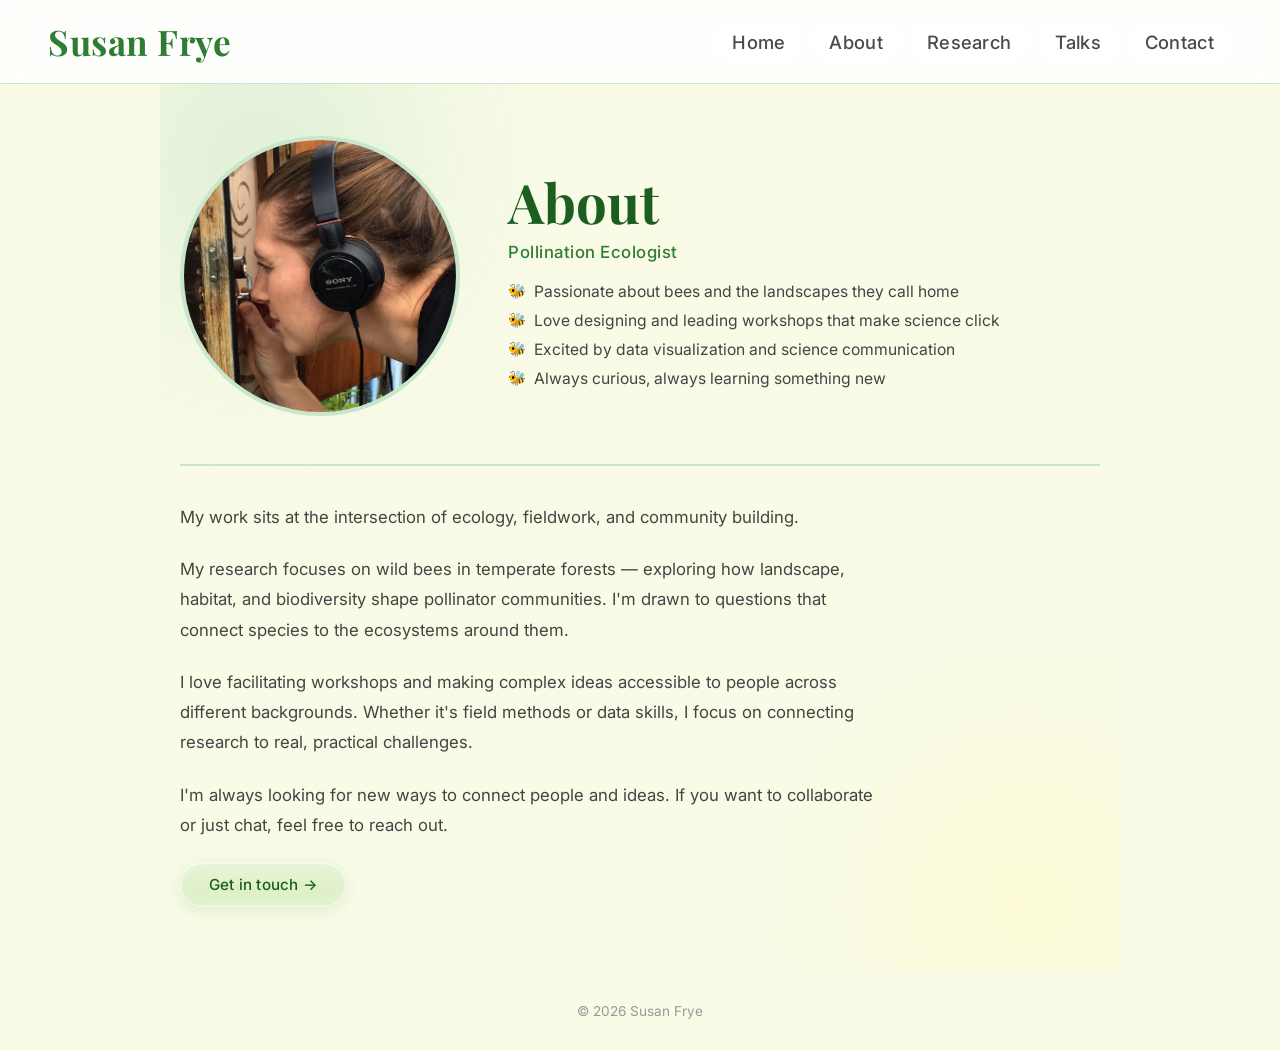
==== about.html @ cd40927a "Add Research page, remove CV, and refresh nav styling - Add new Research page with thesis chapter ov" ====
<!DOCTYPE html>
<html lang="en">
<head>
  <meta charset="UTF-8" />
  <meta name="viewport" content="width=device-width, initial-scale=1.0"/>
  <title>About — Susan Frye</title>
  <link href="https://fonts.googleapis.com/css2?family=Playfair+Display:ital,wght@0,400;0,700;1,400&family=Inter:wght@300;400;500&display=swap" rel="stylesheet"/>
  <link rel="stylesheet" href="style.css"/>
  <link rel="icon" type="image/svg+xml" href="bee.svg?v=2"/>
  <link rel="alternate icon" href="bee.svg?v=2"/>
</head>
<body>

  <!-- ── Header ── -->
  <header>
    <a href="index.html" class="header-name">Susan Frye</a>
    <nav>
      <a href="index.html" class="nav-link">Home</a>
      <a href="about.html" class="nav-link">About</a>
      <a href="research.html" class="nav-link">Research</a>
      <a href="talks.html" class="nav-link">Talks</a>
      <a href="contact.html" class="nav-link">Contact</a>
    </nav>
  </header>

  <!-- ── About hero ── -->
  <section class="about-page-section">
    <div class="about-page-grid">
      <div class="about-page-photo">
        <img src="headshot.png" alt="Susan Frye" onerror="this.style.display='none'"/>
      </div>
      <div class="about-page-intro">
        <h1>About</h1>
        <p class="about-page-role">Pollination Ecologist</p>
        <ul class="about-bullets">
          <li>Passionate about bees and the landscapes they call home</li>
          <li>Love designing and leading workshops that make science click</li>
          <li>Excited by data visualization and science communication</li>
          <li>Always curious, always learning something new</li>
        </ul>
      </div>
    </div>

    <div class="about-page-body">
      <p>My work sits at the intersection of ecology, fieldwork, and community building.</p>

      <p>My research focuses on wild bees in temperate forests — exploring how landscape, habitat, and biodiversity shape pollinator communities. I'm drawn to questions that connect species to the ecosystems around them.</p>

      <p>I love facilitating workshops and making complex ideas accessible to people across different backgrounds. Whether it's field methods or data skills, I focus on connecting research to real, practical challenges.</p>

      <p>I'm always looking for new ways to connect people and ideas. If you want to collaborate or just chat, feel free to reach out.</p>

      <a href="contact.html" class="btn-green">Get in touch →</a>
    </div>
  </section>

  <footer>
    <p>© 2026 Susan Frye</p>
  </footer>

  <script src="ripple.js"></script>

</body>
</html>
---- style.css ----
/* ── Reset & Base ── */
*, *::before, *::after { box-sizing: border-box; margin: 0; padding: 0; }

body {
  font-family: 'Inter', sans-serif;
  background: #f9fbe7;
  color: #2e2e2e;
  min-height: 100vh;
}

/* ── Header ── */
header {
  display: flex;
  justify-content: space-between;
  align-items: center;
  padding: 18px 48px;
  background: rgba(255,255,255,0.85);
  backdrop-filter: blur(8px);
  position: sticky;
  top: 0;
  z-index: 100;
  border-bottom: 1px solid #c8e6c9;
}

.header-name {
  font-family: 'Playfair Display', serif;
  font-size: 2.2rem;
  font-weight: 700;
  color: #2e7d32;
  letter-spacing: 0.5px;
  text-decoration: none;
  transition: color 0.2s ease;
}
.header-name:hover { color: #1b5e20; }

nav { display: flex; gap: 8px; align-items: center; }

.nav-link {
  font-size: 1.15rem;
  font-weight: 500;
  color: #4a4a4a;
  text-decoration: none;
  letter-spacing: 0.3px;
  padding: 8px 18px;
  border-radius: 999px;
  -webkit-backdrop-filter: blur(0px);
  backdrop-filter: blur(0px);
  box-shadow: 0 0 0 rgba(0,0,0,0);
  transition: color 0.2s ease, background 0.25s ease, transform 0.2s ease,
              backdrop-filter 0.3s ease, box-shadow 0.3s ease;
}

.nav-link:hover {
  color: #1b5e20;
  transform: translateY(-1px);
  -webkit-backdrop-filter: blur(6px) saturate(180%);
  backdrop-filter: blur(6px) saturate(180%);
  box-shadow: 0 4px 14px rgba(0,0,0,0.08);
}

/* Consistent pastel hover highlight across all nav items */
.nav-link:hover { background: #c8e6c9; } /* soft green */

/* ── Hero Text ── */
.hero-text {
  text-align: center;
  padding: 52px 20px 8px;
}

.hero-text h1 {
  font-family: 'Playfair Display', serif;
  font-size: clamp(2rem, 4vw, 3.2rem);
  color: #1b5e20;
  line-height: 1.2;
  margin-bottom: 10px;
}

.hero-text .italic { font-style: italic; color: #388e3c; }

.hero-text p {
  font-size: 1rem;
  color: #888;
  letter-spacing: 1px;
}

/* ── Illustration Scene ── */
#scene {
  position: relative;
  max-width: 1100px;
  margin: 0 auto;
  padding: 10px 20px 0;
}

#scene-container {
  width: 100%;
  position: relative;
}

#scene-container svg {
  width: 100%;
  height: auto;
  display: block;
}

/* Clickable layer groups */
.clickable {
  cursor: pointer;
  transition: filter 0.2s ease, transform 0.2s ease;
  transform-box: fill-box;
  transform-origin: center bottom;
}

.clickable:hover {
  filter: brightness(1.12) drop-shadow(0 6px 14px rgba(0,0,0,0.22));
  transform: translateY(-4px) scale(1.04);
}

/* Tooltip */
.tooltip {
  position: absolute;
  background: #1b5e20;
  color: white;
  padding: 8px 16px;
  border-radius: 8px;
  font-size: 0.88rem;
  font-weight: 500;
  pointer-events: none;
  white-space: nowrap;
  box-shadow: 0 4px 12px rgba(0,0,0,0.2);
  transition: opacity 0.15s;
  z-index: 10;
}
.tooltip.hidden { opacity: 0; }

/* Slow bee flying/hover animation */
@keyframes bee-float {
  0%   { transform: translate(0, 0) rotate(0deg); }
  25%  { transform: translate(1.5px, -3px) rotate(1deg); }
  50%  { transform: translate(-1px, -1px) rotate(-1deg); }
  75%  { transform: translate(-2px, -4px) rotate(0.5deg); }
  100% { transform: translate(0, 0) rotate(0deg); }
}

#bee-left, #bee-center, #bee-right {
  transform-box: fill-box;
  transform-origin: center;
  animation: bee-float 6s ease-in-out infinite;
}

#bee-left   { animation-duration: 7s; animation-delay: 0s; }
#bee-center { animation-duration: 6s; animation-delay: -2s; }
#bee-right  { animation-duration: 6.5s; animation-delay: -4s; }

.hint {
  text-align: center;
  font-size: 0.82rem;
  color: #aaa;
  margin-top: 6px;
  padding-bottom: 8px;
  letter-spacing: 0.5px;
}

/* ── About Strip ── */
.about-strip {
  background: #fff;
  border-top: 2px solid #c8e6c9;
  border-bottom: 2px solid #c8e6c9;
  margin-top: 20px;
  padding: 52px 20px;
}

.about-inner {
  max-width: 960px;
  margin: 0 auto;
  display: grid;
  grid-template-columns: 420px 1fr 1fr;
  gap: 40px;
  align-items: center;
}

.about-photo img {
  width: 100%;
  max-width: 420px;
  height: auto;
  object-fit: contain;
  border-radius: 8px;
  border: 4px solid #c8e6c9;
  display: block;
}

.about-text h2 {
  font-family: 'Playfair Display', serif;
  font-size: 2rem;
  color: #1b5e20;
  margin-bottom: 16px;
}

.about-text p {
  font-size: 1rem;
  line-height: 1.75;
  color: #444;
  margin-bottom: 24px;
}

/* Liquid-glass button: a translucent, frosted pill that lets the
   background show through, with a soft inner glow rather than a
   solid fill. Backdrop-filter gives the frosted-glass blur of
   whatever sits behind the button. */
.btn-green {
  position: relative;
  display: inline-block;
  overflow: hidden;
  background:
    linear-gradient(180deg, rgba(255,255,255,0.35), rgba(255,255,255,0.05) 60%),
    rgba(76,175,80,0.16);
  color: #1b5e20;
  padding: 12px 28px;
  border-radius: 999px;
  border: 1px solid rgba(255,255,255,0.55);
  text-decoration: none;
  font-weight: 500;
  font-size: 0.95rem;
  letter-spacing: 0.2px;
  backdrop-filter: blur(14px) saturate(180%);
  -webkit-backdrop-filter: blur(14px) saturate(180%);
  box-shadow:
    inset 0 1px 1px rgba(255,255,255,0.7),
    inset 0 -6px 10px rgba(255,255,255,0.15),
    0 4px 16px rgba(46,125,50,0.12);
  transition: transform 0.2s ease, box-shadow 0.2s ease, background 0.3s ease;
}

.btn-green:hover {
  background:
    linear-gradient(180deg, rgba(255,255,255,0.45), rgba(255,255,255,0.08) 60%),
    rgba(76,175,80,0.24);
  transform: translateY(-2px);
  box-shadow:
    inset 0 1px 1px rgba(255,255,255,0.8),
    inset 0 -6px 10px rgba(255,255,255,0.2),
    0 8px 22px rgba(46,125,50,0.18);
}

.btn-green:active { transform: translateY(0); }

.about-tags {
  display: flex;
  flex-wrap: wrap;
  gap: 12px;
}

.about-tags span {
  background: #f1f8e9;
  border: 1px solid #c8e6c9;
  color: #2e7d32;
  border-radius: 24px;
  padding: 8px 18px;
  font-size: 0.88rem;
  font-weight: 500;
}

/* ── Data Explorer ── */
.explorer-section {
  max-width: 960px;
  margin: 0 auto;
  padding: 60px 20px;
  text-align: center;
}

.explorer-title {
  font-family: 'Playfair Display', serif;
  font-size: 2.4rem;
  color: #1b5e20;
  margin-bottom: 8px;
}

.explorer-subtitle {
  color: #888;
  font-size: 1rem;
  margin-bottom: 40px;
}

/* ── Research banner: simple, understated header ── */
.research-banner {
  padding-bottom: 20px;
  margin-bottom: 40px;
  border-bottom: 3px solid #ffd54f;
}

.research-banner .explorer-title {
  margin-bottom: 0;
}

.explorer-cards {
  display: grid;
  grid-template-columns: 1fr 1fr;
  gap: 32px;
}

.explorer-card {
  display: flex;
  flex-direction: column;
  align-items: stretch;
  text-align: left;
  background: #fff;
  border: 1px solid #c8e6c9;
  border-radius: 10px;
  overflow: hidden;
  text-decoration: none;
  color: inherit;
  transition: transform 0.2s ease, box-shadow 0.2s ease;
}

.explorer-card:hover {
  transform: translateY(-4px);
  box-shadow: 0 10px 24px rgba(0,0,0,0.1);
}

.explorer-card-photo {
  width: 100%;
  aspect-ratio: 16 / 9;
  overflow: hidden;
  background: #f1f8e9;
}

.explorer-card-photo img {
  width: 100%;
  height: 100%;
  object-fit: cover;
  display: block;
  transition: transform 0.4s ease;
}

.explorer-card:hover .explorer-card-photo img {
  transform: scale(1.05);
}

.explorer-card-body {
  display: flex;
  flex-direction: column;
  align-items: flex-start;
  padding: 28px;
  flex-grow: 1;
}

.explorer-card h3 {
  font-family: 'Playfair Display', serif;
  font-size: 1.3rem;
  color: #1b5e20;
  margin-bottom: 12px;
}

.explorer-card p {
  font-size: 0.95rem;
  line-height: 1.6;
  color: #444;
  margin-bottom: 20px;
  flex-grow: 1;
}

@media (max-width: 700px) {
  .explorer-cards { grid-template-columns: 1fr; }
}

/* ── Workshops & Talks ── */
.talk-cards {
  display: grid;
  grid-template-columns: repeat(auto-fit, minmax(280px, 1fr));
  gap: 32px;
}

.talk-card {
  display: flex;
  flex-direction: column;
  text-align: left;
  background: #fff;
  border: 1px solid #c8e6c9;
  border-radius: 10px;
  overflow: hidden;
  text-decoration: none;
  color: inherit;
  transition: transform 0.2s ease, box-shadow 0.2s ease;
}

.talk-card:hover {
  transform: translateY(-4px);
  box-shadow: 0 10px 24px rgba(0,0,0,0.1);
}

.talk-card-photo {
  position: relative;
  width: 100%;
  aspect-ratio: 16 / 10;
  overflow: hidden;
  background: #f1f8e9;
}

.photo-credit {
  position: absolute;
  bottom: 8px;
  right: 10px;
  font-size: 0.72rem;
  color: #fff;
  background: rgba(0,0,0,0.45);
  padding: 2px 8px;
  border-radius: 999px;
  letter-spacing: 0.2px;
}

.talk-card-photo img {
  width: 100%;
  height: 100%;
  object-fit: cover;
  display: block;
}

.talk-card-body {
  padding: 24px;
  display: flex;
  flex-direction: column;
  flex-grow: 1;
}

.talk-card-tag {
  font-size: 0.78rem;
  font-weight: 500;
  color: #2e7d32;
  text-transform: uppercase;
  letter-spacing: 0.6px;
  margin-bottom: 8px;
}

.talk-card-body h3 {
  font-family: 'Playfair Display', serif;
  font-size: 1.2rem;
  color: #1b5e20;
  margin-bottom: 12px;
  line-height: 1.35;
}

.talk-card-subtitle {
  font-size: 0.85rem;
  font-style: italic;
  color: #7a8c7a;
  margin-bottom: 12px !important;
  line-height: 1.4;
  flex-grow: 1;
}

.talk-card-body p {
  font-size: 0.92rem;
  line-height: 1.6;
  color: #444;
  margin-bottom: 20px;
  flex-grow: 1;
}

.talk-card-body .btn-green,
.talk-card-body .btn-outline {
  align-self: flex-start;
}

.talk-card-links {
  display: flex;
  flex-wrap: wrap;
  gap: 12px;
}

/* Outline variant of the glass button, for secondary actions */
.btn-outline {
  display: inline-block;
  background: rgba(255,255,255,0.4);
  color: #2e7d32;
  padding: 12px 28px;
  border-radius: 999px;
  border: 1px solid #c8e6c9;
  text-decoration: none;
  font-weight: 500;
  font-size: 0.95rem;
  letter-spacing: 0.2px;
  backdrop-filter: blur(14px) saturate(180%);
  -webkit-backdrop-filter: blur(14px) saturate(180%);
  transition: background 0.2s ease, transform 0.2s ease;
}

.btn-outline:hover {
  background: #f1f8e9;
  transform: translateY(-2px);
}

/* ── Contact ── */
.contact-section {
  max-width: 600px;
  margin: 0 auto;
  padding: 60px 20px;
  text-align: center;
}

.contact-photo {
  position: relative;
  width: 100%;
  aspect-ratio: 16 / 9;
  border-radius: 12px;
  overflow: hidden;
  margin-bottom: 28px;
  box-shadow: 0 8px 24px rgba(0,0,0,0.08);
}

.contact-photo img {
  width: 100%;
  height: 100%;
  object-fit: cover;
  display: block;
}

.contact-title {
  font-family: 'Playfair Display', serif;
  font-size: 2.4rem;
  color: #1b5e20;
  margin-bottom: 8px;
}

.contact-subtitle {
  color: #888;
  font-size: 1rem;
  margin-bottom: 36px;
}

.contact-form {
  display: flex;
  flex-direction: column;
  gap: 6px;
  text-align: left;
}

.contact-form label {
  font-size: 0.88rem;
  font-weight: 500;
  color: #4a4a4a;
  margin-top: 12px;
}

.contact-form input,
.contact-form textarea {
  font-family: inherit;
  font-size: 0.95rem;
  padding: 10px 14px;
  border: 1px solid #c8e6c9;
  border-radius: 6px;
  background: #fff;
  color: #2e2e2e;
  resize: vertical;
}

.contact-form input:focus,
.contact-form textarea:focus {
  outline: none;
  border-color: #2e7d32;
  box-shadow: 0 0 0 3px rgba(46,125,50,0.12);
}

.contact-form button {
  margin-top: 20px;
  align-self: flex-start;
  cursor: pointer;
}

.contact-alt {
  margin-top: 32px;
  font-size: 0.9rem;
  color: #888;
}

/* ── About Page ── */
.about-page-section {
  position: relative;
  max-width: 960px;
  margin: 0 auto;
  padding: 52px 20px 60px;
  overflow: hidden;
}

/* Subtle drifting gradient blobs behind the About content.
   Soft, slow, and low-contrast so it reads as ambience rather
   than a focal element. */
.about-page-section::before,
.about-page-section::after {
  content: "";
  position: absolute;
  z-index: -1;
  border-radius: 50%;
  filter: blur(70px);
  opacity: 0.65;
  pointer-events: none;
}

.about-page-section::before {
  width: 520px;
  height: 520px;
  top: -180px;
  left: -160px;
  background: radial-gradient(circle, #c8e6c9 0%, rgba(200,230,201,0) 70%);
  animation: about-blob-a 14s ease-in-out infinite;
}

.about-page-section::after {
  width: 460px;
  height: 460px;
  bottom: -160px;
  right: -140px;
  background: radial-gradient(circle, #fff9c4 0%, rgba(255,249,196,0) 70%);
  animation: about-blob-b 18s ease-in-out infinite;
}

@keyframes about-blob-a {
  0%, 100%  { transform: translate(0, 0) scale(1); }
  33%       { transform: translate(120px, 90px) scale(1.25); }
  66%       { transform: translate(60px, -40px) scale(0.9); }
}

@keyframes about-blob-b {
  0%, 100%  { transform: translate(0, 0) scale(1); }
  33%       { transform: translate(-110px, -70px) scale(1.2); }
  66%       { transform: translate(-50px, 50px) scale(0.92); }
}

@media (prefers-reduced-motion: reduce) {
  .about-page-section::before,
  .about-page-section::after {
    animation: none;
  }
}

.about-page-grid {
  display: grid;
  grid-template-columns: 280px 1fr;
  gap: 48px;
  align-items: center;
  margin-bottom: 48px;
}

.about-page-photo img {
  width: 100%;
  aspect-ratio: 1 / 1;
  border-radius: 50%;
  border: 4px solid #c8e6c9;
  display: block;
  object-fit: cover;
  object-position: center 38%;
}

.about-page-intro h1 {
  font-family: 'Playfair Display', serif;
  font-size: clamp(2.4rem, 5vw, 3.4rem);
  color: #1b5e20;
  margin-bottom: 4px;
}

.about-page-role {
  font-size: 1.05rem;
  color: #2e7d32;
  font-weight: 500;
  letter-spacing: 0.5px;
  margin-bottom: 20px;
}

.about-bullets {
  list-style: none;
  display: flex;
  flex-direction: column;
  gap: 10px;
}

.about-bullets li {
  font-size: 0.98rem;
  color: #444;
  padding-left: 26px;
  position: relative;
}

.about-bullets li::before {
  content: "🐝";
  position: absolute;
  left: 0;
  font-size: 0.9rem;
}

.about-page-body {
  border-top: 2px solid #c8e6c9;
  padding-top: 36px;
}

.about-page-body p {
  font-size: 1.05rem;
  line-height: 1.8;
  color: #444;
  margin-bottom: 22px;
  max-width: 700px;
}

@media (max-width: 700px) {
  .about-page-grid { grid-template-columns: 1fr; gap: 24px; text-align: center; }
  .about-page-photo img { max-width: 280px; margin: 0 auto; }
  .about-bullets { align-items: center; }
  .about-bullets li { text-align: left; }
}

/* ── Footer ── */
footer {
  text-align: center;
  padding: 32px 20px;
  font-size: 0.85rem;
  color: #999;
}

footer a { color: #2e7d32; text-decoration: none; }
footer a:hover { text-decoration: underline; }

/* ── Responsive ── */
@media (max-width: 700px) {
  header { padding: 14px 20px; }
  nav { gap: 4px; }
  .nav-link { font-size: 0.92rem; padding: 5px 10px; }
  .header-name { font-size: 1.7rem; }
  .about-inner { grid-template-columns: 1fr; gap: 28px; }
}

/* ── Click ripple ── */
.click-ripple {
  position: fixed;
  width: 14px;
  height: 14px;
  border-radius: 50%;
  transform: translate(-50%, -50%) scale(0);
  pointer-events: none;
  z-index: 9999;
  opacity: 0.55;
  animation: click-ripple-anim 0.6s ease-out forwards;
}

@keyframes click-ripple-anim {
  to {
    transform: translate(-50%, -50%) scale(14);
    opacity: 0;
  }
}

@media (prefers-reduced-motion: reduce) {
  .click-ripple { display: none; }
}
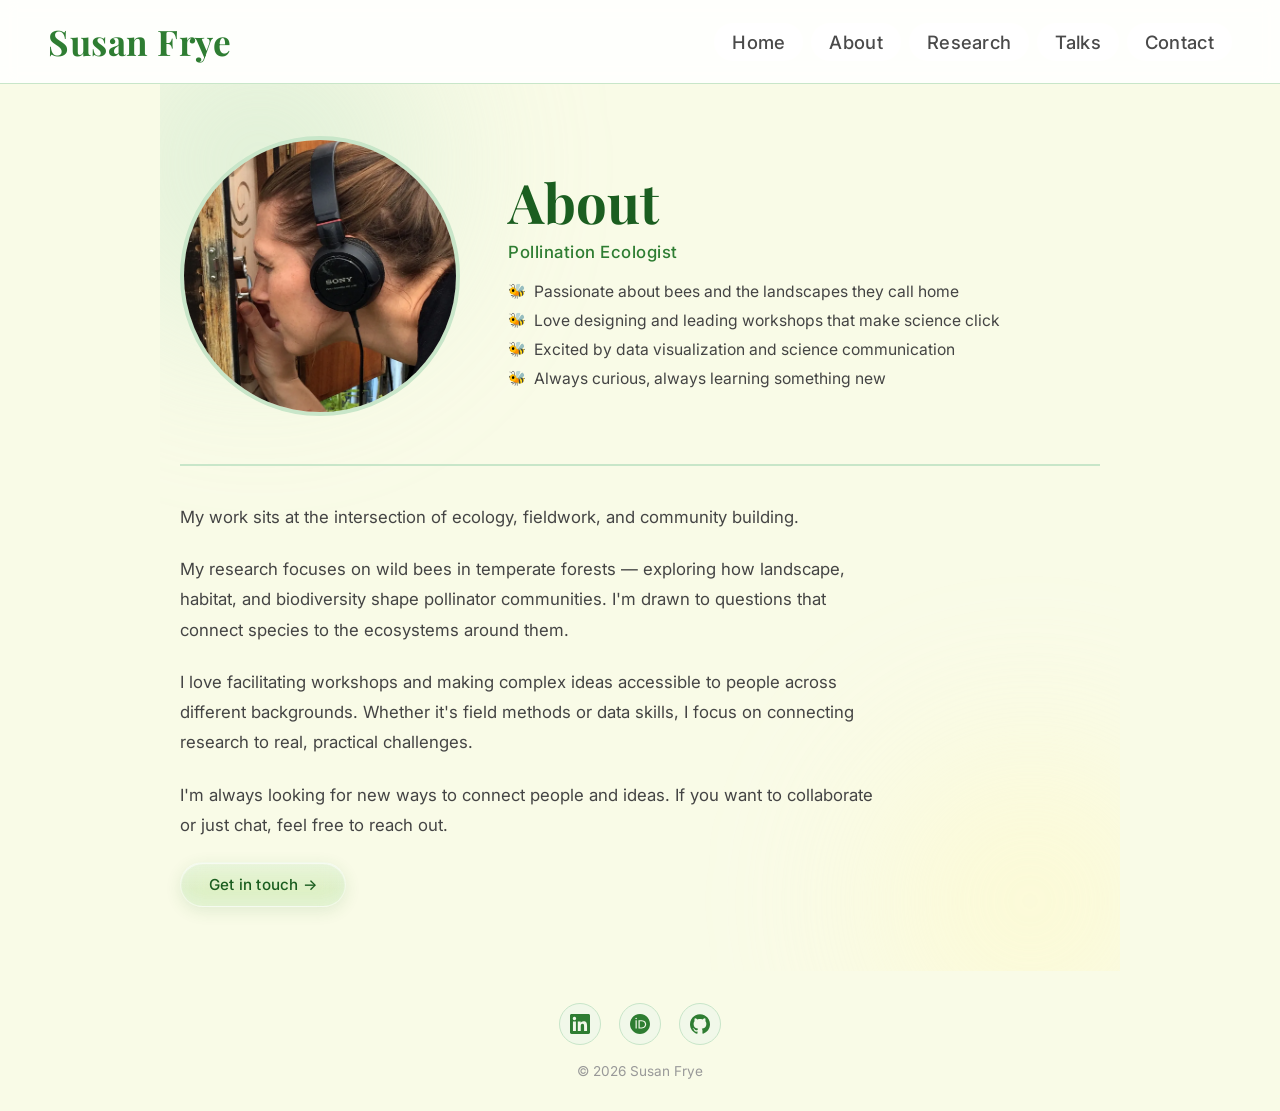
==== commit 82605a05: "Add social/academic icon links to footer site-wide Add a footer icon row (LinkedIn, ORCID, GitHub) t" ====
--- a/about.html
+++ b/about.html
@@ -55,6 +55,17 @@
   </section>
 
   <footer>
+    <nav class="social-links" aria-label="Social and academic profiles">
+      <a href="https://www.linkedin.com/in/susanmfrye/" target="_blank" rel="noopener" aria-label="LinkedIn">
+        <svg viewBox="0 0 24 24" aria-hidden="true" focusable="false"><path d="M20.447 20.452h-3.554v-5.569c0-1.328-.027-3.037-1.852-3.037-1.853 0-2.136 1.445-2.136 2.939v5.667H9.351V9h3.414v1.561h.046c.477-.9 1.637-1.85 3.37-1.85 3.601 0 4.267 2.37 4.267 5.455v6.286zM5.337 7.433a2.062 2.062 0 01-2.063-2.065 2.064 2.064 0 112.063 2.065zm1.782 13.019H3.555V9h3.564v11.452zM22.225 0H1.771C.792 0 0 .774 0 1.729v20.542C0 23.227.792 24 1.771 24h20.451C23.2 24 24 23.227 24 22.271V1.729C24 .774 23.2 0 22.222 0h.003z"/></svg>
+      </a>
+      <a href="https://orcid.org/0000-0001-6881-6821" target="_blank" rel="noopener" aria-label="ORCID">
+        <svg viewBox="0 0 24 24" aria-hidden="true" focusable="false"><path d="M12 0C5.372 0 0 5.372 0 12s5.372 12 12 12 12-5.372 12-12S18.628 0 12 0zM7.369 4.378c.525 0 .947.431.947.947 0 .525-.422.947-.947.947a.95.95 0 0 1-.947-.947c0-.516.422-.947.947-.947zm-.722 3.038h1.444v10.041H6.647V7.416zm3.562 0h3.9c3.712 0 5.344 2.653 5.344 5.025 0 2.578-2.016 5.025-5.325 5.025h-3.919V7.416zm1.444 1.303v7.444h2.297c3.272 0 4.022-2.484 4.022-3.722 0-2.016-1.284-3.722-4.097-3.722h-2.222z"/></svg>
+      </a>
+      <a href="https://github.com/susanfrye" target="_blank" rel="noopener" aria-label="GitHub">
+        <svg viewBox="0 0 24 24" aria-hidden="true" focusable="false"><path d="M12 .297c-6.63 0-12 5.373-12 12 0 5.303 3.438 9.8 8.205 11.385.6.113.82-.258.82-.577 0-.285-.01-1.04-.015-2.04-3.338.724-4.042-1.61-4.042-1.61C4.422 18.07 3.633 17.7 3.633 17.7c-1.087-.744.084-.729.084-.729 1.205.084 1.838 1.236 1.838 1.236 1.07 1.835 2.809 1.305 3.495.998.108-.776.417-1.305.76-1.605-2.665-.3-5.466-1.332-5.466-5.93 0-1.31.465-2.38 1.235-3.22-.135-.303-.54-1.523.105-3.176 0 0 1.005-.322 3.3 1.23.96-.267 1.98-.399 3-.405 1.02.006 2.04.138 3 .405 2.28-1.552 3.285-1.23 3.285-1.23.645 1.653.24 2.873.12 3.176.765.84 1.23 1.91 1.23 3.22 0 4.61-2.805 5.625-5.475 5.92.42.36.81 1.096.81 2.22 0 1.606-.015 2.896-.015 3.286 0 .315.21.69.825.57C20.565 22.092 24 17.592 24 12.297c0-6.627-5.373-12-12-12"/></svg>
+      </a>
+    </nav>
     <p>© 2026 Susan Frye</p>
   </footer>
 
--- a/style.css
+++ b/style.css
@@ -284,7 +284,7 @@
 .research-banner {
   padding-bottom: 20px;
   margin-bottom: 40px;
-  border-bottom: 3px solid #ffd54f;
+  border-bottom: 1px solid #fff3c4;
 }
 
 .research-banner .explorer-title {
@@ -716,6 +716,47 @@
 footer a { color: #2e7d32; text-decoration: none; }
 footer a:hover { text-decoration: underline; }
 
+/* ── Social / academic links ── */
+.social-links {
+  display: flex;
+  justify-content: center;
+  gap: 18px;
+  margin-bottom: 18px;
+}
+
+.social-links a {
+  display: inline-flex;
+  align-items: center;
+  justify-content: center;
+  width: 42px;
+  height: 42px;
+  border-radius: 50%;
+  color: #2e7d32;
+  background: #f1f8e9;
+  border: 1px solid #c8e6c9;
+  transition: transform 0.2s ease, background 0.2s ease,
+              color 0.2s ease, box-shadow 0.2s ease;
+}
+
+.social-links a:hover {
+  transform: translateY(-2px);
+  background: #c8e6c9;
+  color: #1b5e20;
+  text-decoration: none;
+  box-shadow: 0 4px 12px rgba(46,125,50,0.18);
+}
+
+.social-links a:focus-visible {
+  outline: 2px solid #2e7d32;
+  outline-offset: 2px;
+}
+
+.social-links svg {
+  width: 20px;
+  height: 20px;
+  fill: currentColor;
+}
+
 /* ── Responsive ── */
 @media (max-width: 700px) {
   header { padding: 14px 20px; }
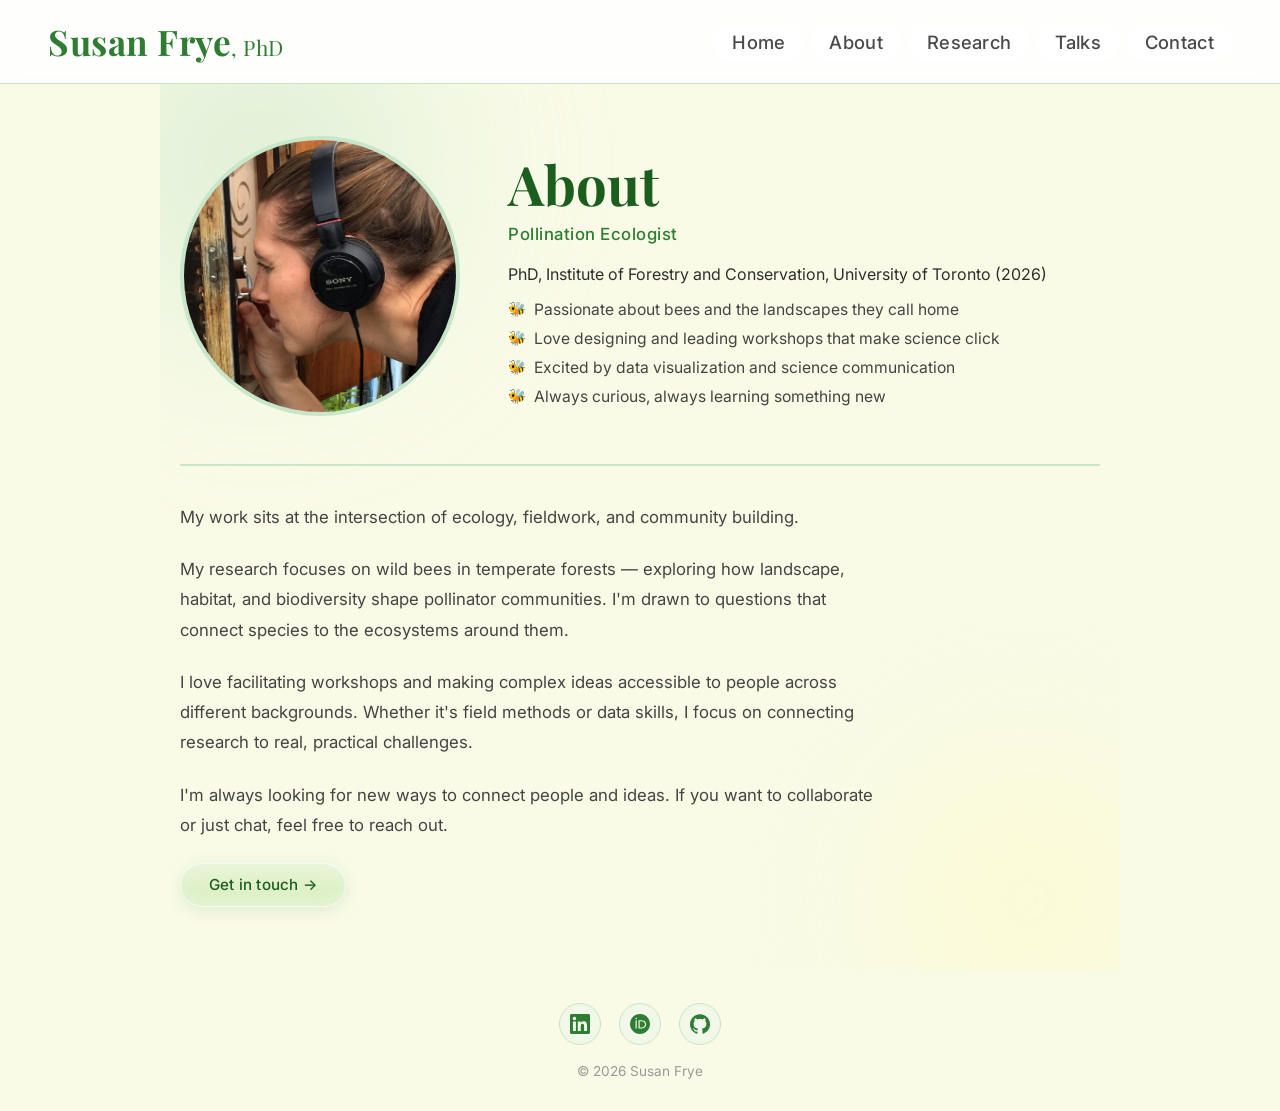
==== commit 452cfc0d: "Add PhD to name in header on all pages; About: degree line, update 'candidate' description Co-Author" ====
--- a/about.html
+++ b/about.html
@@ -3,17 +3,21 @@
 <head>
   <meta charset="UTF-8" />
   <meta name="viewport" content="width=device-width, initial-scale=1.0"/>
-  <title>About — Susan Frye</title>
+  <title>About | Conservation Scientist & PhD Ecologist — Susan Frye, PhD</title>
+  <meta name="description" content="Meet Dr. Susan Frye — PhD forest ecologist, native bee researcher, and conservation scientist based in Ontario. Specializing in pollinators and species at risk." />
   <link href="https://fonts.googleapis.com/css2?family=Playfair+Display:ital,wght@0,400;0,700;1,400&family=Inter:wght@300;400;500&display=swap" rel="stylesheet"/>
   <link rel="stylesheet" href="style.css"/>
   <link rel="icon" type="image/svg+xml" href="bee.svg?v=2"/>
   <link rel="alternate icon" href="bee.svg?v=2"/>
+  <!-- GA4: replace G-L9WN2S92QM with your real ID from analytics.google.com -->
+  <script async src="https://www.googletagmanager.com/gtag/js?id=G-L9WN2S92QM"></script>
+  <script>window.dataLayer=window.dataLayer||[];function gtag(){dataLayer.push(arguments);}gtag('js',new Date());gtag('config','G-L9WN2S92QM');</script>
 </head>
 <body>
 
   <!-- ── Header ── -->
   <header>
-    <a href="index.html" class="header-name">Susan Frye</a>
+    <a href="index.html" class="header-name">Susan Frye<span style="font-size:0.6em; font-weight:400; white-space:nowrap;">, PhD</span></a>
     <nav>
       <a href="index.html" class="nav-link">Home</a>
       <a href="about.html" class="nav-link">About</a>
@@ -32,6 +36,7 @@
       <div class="about-page-intro">
         <h1>About</h1>
         <p class="about-page-role">Pollination Ecologist</p>
+        <p style="margin: 6px 0 16px;">PhD, Institute of Forestry and Conservation, University of Toronto (2026)</p>
         <ul class="about-bullets">
           <li>Passionate about bees and the landscapes they call home</li>
           <li>Love designing and leading workshops that make science click</li>
--- a/style.css
+++ b/style.css
@@ -571,6 +571,25 @@
   color: #888;
 }
 
+.contact-email {
+  margin-top: 12px;
+  font-family: 'Playfair Display', serif;
+  font-size: 1.4rem;
+}
+
+.contact-email a {
+  color: #2e7d32;
+  text-decoration: none;
+  border-bottom: 2px solid #c8e6c9;
+  padding-bottom: 3px;
+  transition: color 0.2s ease, border-color 0.2s ease;
+}
+
+.contact-email a:hover {
+  color: #1b5e20;
+  border-color: #1b5e20;
+}
+
 /* ── About Page ── */
 .about-page-section {
   position: relative;
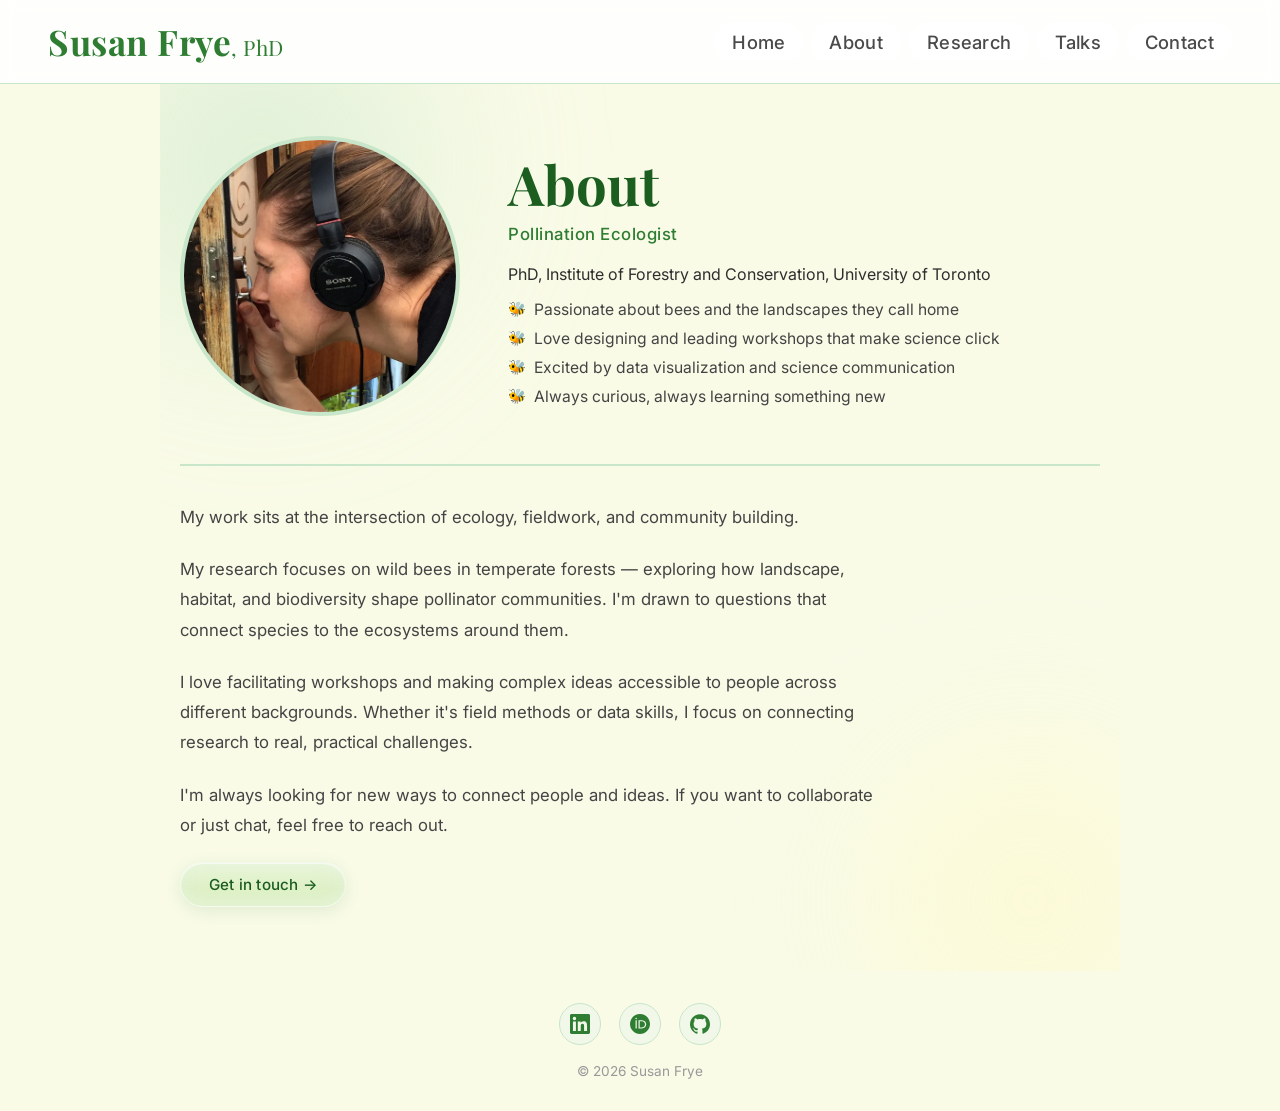
==== commit 481a305f: "About: remove PhD year Co-Authored-By: Claude Opus 5.5 <noreply@anthropic.com>" ====
--- a/about.html
+++ b/about.html
@@ -36,7 +36,7 @@
       <div class="about-page-intro">
         <h1>About</h1>
         <p class="about-page-role">Pollination Ecologist</p>
-        <p style="margin: 6px 0 16px;">PhD, Institute of Forestry and Conservation, University of Toronto (2026)</p>
+        <p style="margin: 6px 0 16px;">PhD, Institute of Forestry and Conservation, University of Toronto</p>
         <ul class="about-bullets">
           <li>Passionate about bees and the landscapes they call home</li>
           <li>Love designing and leading workshops that make science click</li>
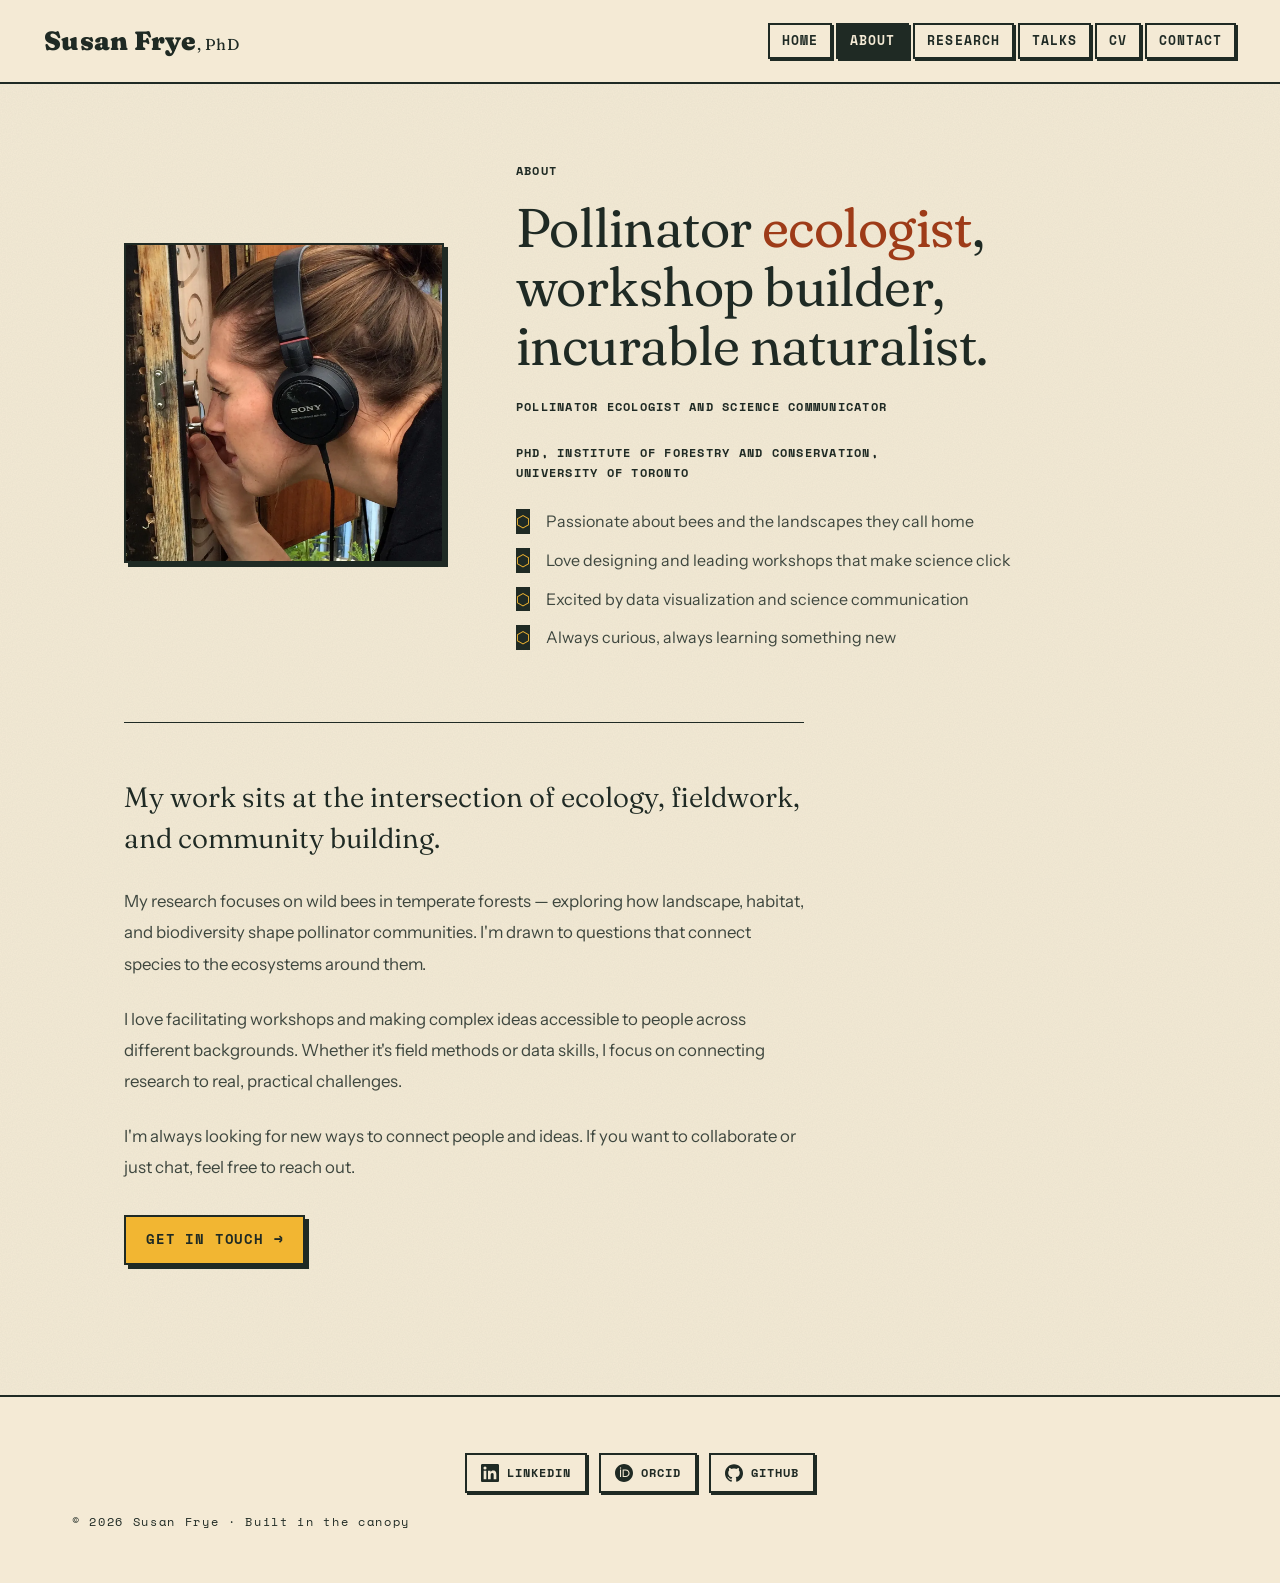
==== commit d156b599: "Field Station redesign: consistent identity, retro field-guide style, CV page, accessibility pass Co" ====
--- a/about.html
+++ b/about.html
@@ -3,12 +3,23 @@
 <head>
   <meta charset="UTF-8" />
   <meta name="viewport" content="width=device-width, initial-scale=1.0"/>
-  <title>About | Conservation Scientist & PhD Ecologist — Susan Frye, PhD</title>
-  <meta name="description" content="Meet Dr. Susan Frye — PhD forest ecologist, native bee researcher, and conservation scientist based in Ontario. Specializing in pollinators and species at risk." />
-  <link href="https://fonts.googleapis.com/css2?family=Playfair+Display:ital,wght@0,400;0,700;1,400&family=Inter:wght@300;400;500&display=swap" rel="stylesheet"/>
-  <link rel="stylesheet" href="style.css"/>
-  <link rel="icon" type="image/svg+xml" href="bee.svg?v=2"/>
-  <link rel="alternate icon" href="bee.svg?v=2"/>
+  <title>About — Susan Frye, PhD | Pollinator Ecologist</title>
+  <meta name="description" content="About Dr. Susan Frye. Pollinator ecologist and science communicator. I study wild bees in forest canopies and turn ecological data into stories people can use." />
+  <meta property="og:image" content="https://susanfrye.com/og-image.png" />
+  <meta property="og:image:alt" content="Susan Frye, PhD. Pollinator ecologist and science communicator." />
+  <meta name="twitter:card" content="summary_large_image" />
+  <meta property="og:type" content="website" />
+  <meta property="og:site_name" content="Susan Frye, PhD" />
+  <meta property="og:title" content="About — Susan Frye, PhD | Pollinator Ecologist" />
+  <meta property="og:description" content="About Dr. Susan Frye. Pollinator ecologist and science communicator. I study wild bees in forest canopies and turn ecological data into stories people can use." />
+  <link rel="preconnect" href="https://fonts.googleapis.com">
+  <link rel="preconnect" href="https://fonts.gstatic.com" crossorigin>
+  <link href="https://fonts.googleapis.com/css2?family=Fraunces:ital,opsz,wght@0,9..144,400..900;1,9..144,400..900&family=Instrument+Sans:wght@400;500;600&family=Space+Mono:wght@400;700&display=swap" rel="stylesheet"/>
+  <link rel="stylesheet" href="style.css?v=3"/>
+    <link rel="icon" type="image/png" sizes="64x64" href="favicon.png?v=3" />
+  <link rel="shortcut icon" href="favicon.ico?v=3" />
+  <link rel="apple-touch-icon" href="apple-touch-icon.png?v=3" />
+  <link rel="stylesheet" href="styles.css?v=12"/>
   <!-- GA4: replace G-L9WN2S92QM with your real ID from analytics.google.com -->
   <script async src="https://www.googletagmanager.com/gtag/js?id=G-L9WN2S92QM"></script>
   <script>window.dataLayer=window.dataLayer||[];function gtag(){dataLayer.push(arguments);}gtag('js',new Date());gtag('config','G-L9WN2S92QM');</script>
@@ -20,23 +31,24 @@
     <a href="index.html" class="header-name">Susan Frye<span style="font-size:0.6em; font-weight:400; white-space:nowrap;">, PhD</span></a>
     <nav>
       <a href="index.html" class="nav-link">Home</a>
-      <a href="about.html" class="nav-link">About</a>
+      <a href="about.html" class="nav-link active">About</a>
       <a href="research.html" class="nav-link">Research</a>
       <a href="talks.html" class="nav-link">Talks</a>
+      <a href="cv.html" class="nav-link">CV</a>
       <a href="contact.html" class="nav-link">Contact</a>
     </nav>
   </header>
 
-  <!-- ── About hero ── -->
-  <section class="about-page-section">
+  <section class="page-section">
     <div class="about-page-grid">
-      <div class="about-page-photo">
-        <img src="headshot.png" alt="Susan Frye" onerror="this.style.display='none'"/>
+      <div class="portrait" data-reveal>
+        <img src="headshot.png" alt="Portrait of Susan Frye" onerror="this.style.display='none'"/>
       </div>
-      <div class="about-page-intro">
-        <h1>About</h1>
-        <p class="about-page-role">Pollination Ecologist</p>
-        <p style="margin: 6px 0 16px;">PhD, Institute of Forestry and Conservation, University of Toronto</p>
+      <div data-reveal style="--d:.1s">
+        <span class="eyebrow">About</span>
+        <h1 class="section-title" style="margin-top:16px">Pollinator <em>ecologist</em>, workshop builder, incurable naturalist.</h1>
+        <p class="about-role">Pollinator ecologist and science communicator</p>
+        <p class="about-role" style="margin-top:6px">PhD, Institute of Forestry and Conservation, University of Toronto</p>
         <ul class="about-bullets">
           <li>Passionate about bees and the landscapes they call home</li>
           <li>Love designing and leading workshops that make science click</li>
@@ -46,35 +58,38 @@
       </div>
     </div>
 
-    <div class="about-page-body">
+    <div class="about-prose" data-reveal>
       <p>My work sits at the intersection of ecology, fieldwork, and community building.</p>
 
-      <p>My research focuses on wild bees in temperate forests — exploring how landscape, habitat, and biodiversity shape pollinator communities. I'm drawn to questions that connect species to the ecosystems around them.</p>
+      <p>My research focuses on wild bees in temperate forests — exploring how landscape, habitat,
+        and biodiversity shape pollinator communities. I'm drawn to questions that connect species
+        to the ecosystems around them.</p>
 
-      <p>I love facilitating workshops and making complex ideas accessible to people across different backgrounds. Whether it's field methods or data skills, I focus on connecting research to real, practical challenges.</p>
+      <p>I love facilitating workshops and making complex ideas accessible to people across
+        different backgrounds. Whether it's field methods or data skills, I focus on connecting
+        research to real, practical challenges.</p>
 
-      <p>I'm always looking for new ways to connect people and ideas. If you want to collaborate or just chat, feel free to reach out.</p>
+      <p>I'm always looking for new ways to connect people and ideas. If you want to collaborate or
+        just chat, feel free to reach out.</p>
 
-      <a href="contact.html" class="btn-green">Get in touch →</a>
+      <a href="contact.html" class="btn-honey">Get in touch →</a>
     </div>
   </section>
 
   <footer>
     <nav class="social-links" aria-label="Social and academic profiles">
-      <a href="https://www.linkedin.com/in/susanmfrye/" target="_blank" rel="noopener" aria-label="LinkedIn">
+      <a href="https://www.linkedin.com/in/susanmfrye/" target="_blank" rel="noopener">
         <svg viewBox="0 0 24 24" aria-hidden="true" focusable="false"><path d="M20.447 20.452h-3.554v-5.569c0-1.328-.027-3.037-1.852-3.037-1.853 0-2.136 1.445-2.136 2.939v5.667H9.351V9h3.414v1.561h.046c.477-.9 1.637-1.85 3.37-1.85 3.601 0 4.267 2.37 4.267 5.455v6.286zM5.337 7.433a2.062 2.062 0 01-2.063-2.065 2.064 2.064 0 112.063 2.065zm1.782 13.019H3.555V9h3.564v11.452zM22.225 0H1.771C.792 0 0 .774 0 1.729v20.542C0 23.227.792 24 1.771 24h20.451C23.2 24 24 23.227 24 22.271V1.729C24 .774 23.2 0 22.222 0h.003z"/></svg>
-      </a>
-      <a href="https://orcid.org/0000-0001-6881-6821" target="_blank" rel="noopener" aria-label="ORCID">
+      <span class="social-label">LinkedIn</span></a>
+      <a href="https://orcid.org/0000-0001-6881-6821" target="_blank" rel="noopener">
         <svg viewBox="0 0 24 24" aria-hidden="true" focusable="false"><path d="M12 0C5.372 0 0 5.372 0 12s5.372 12 12 12 12-5.372 12-12S18.628 0 12 0zM7.369 4.378c.525 0 .947.431.947.947 0 .525-.422.947-.947.947a.95.95 0 0 1-.947-.947c0-.516.422-.947.947-.947zm-.722 3.038h1.444v10.041H6.647V7.416zm3.562 0h3.9c3.712 0 5.344 2.653 5.344 5.025 0 2.578-2.016 5.025-5.325 5.025h-3.919V7.416zm1.444 1.303v7.444h2.297c3.272 0 4.022-2.484 4.022-3.722 0-2.016-1.284-3.722-4.097-3.722h-2.222z"/></svg>
-      </a>
-      <a href="https://github.com/susanfrye" target="_blank" rel="noopener" aria-label="GitHub">
+      <span class="social-label">ORCID</span></a>
+      <a href="https://github.com/susanfrye" target="_blank" rel="noopener">
         <svg viewBox="0 0 24 24" aria-hidden="true" focusable="false"><path d="M12 .297c-6.63 0-12 5.373-12 12 0 5.303 3.438 9.8 8.205 11.385.6.113.82-.258.82-.577 0-.285-.01-1.04-.015-2.04-3.338.724-4.042-1.61-4.042-1.61C4.422 18.07 3.633 17.7 3.633 17.7c-1.087-.744.084-.729.084-.729 1.205.084 1.838 1.236 1.838 1.236 1.07 1.835 2.809 1.305 3.495.998.108-.776.417-1.305.76-1.605-2.665-.3-5.466-1.332-5.466-5.93 0-1.31.465-2.38 1.235-3.22-.135-.303-.54-1.523.105-3.176 0 0 1.005-.322 3.3 1.23.96-.267 1.98-.399 3-.405 1.02.006 2.04.138 3 .405 2.28-1.552 3.285-1.23 3.285-1.23.645 1.653.24 2.873.12 3.176.765.84 1.23 1.91 1.23 3.22 0 4.61-2.805 5.625-5.475 5.92.42.36.81 1.096.81 2.22 0 1.606-.015 2.896-.015 3.286 0 .315.21.69.825.57C20.565 22.092 24 17.592 24 12.297c0-6.627-5.373-12-12-12"/></svg>
-      </a>
+      <span class="social-label">GitHub</span></a>
     </nav>
-    <p>© 2026 Susan Frye</p>
+    <p>© 2026 Susan Frye · Built in the canopy</p>
   </footer>
-
-  <script src="ripple.js"></script>
 
 </body>
 </html>
--- a/style.css
+++ b/style.css
@@ -1,11 +1,68 @@
-/* ── Reset & Base ── */
+/* ═══════════════════════════════════════════════════════════════
+   SUSAN FRYE — Bioluminescent Dusk Meadow design system
+   Deep forest ink · honey gold · glacial teal · warm cream
+   Fraunces (display) · Instrument Sans (body) · Spline Sans Mono (labels)
+   ═══════════════════════════════════════════════════════════════ */
+
+:root {
+  --bg-0: #0a100b;
+  --bg-1: #0e1710;
+  --bg-2: #142016;
+  --bg-panel: rgba(22, 34, 24, 0.62);
+  --line: rgba(232, 221, 186, 0.13);
+  --line-strong: rgba(232, 221, 186, 0.28);
+
+  --cream: #f3ecda;
+  --cream-dim: rgba(243, 236, 218, 0.68);
+  --cream-faint: rgba(243, 236, 218, 0.42);
+
+  --honey: #f5b841;
+  --honey-2: #ffd976;
+  --honey-deep: #c97e1e;
+  --teal: #7fd8c3;
+  --violet: #bfa3f2;
+  --moss: #8fb08a;
+
+  --grad-honey: linear-gradient(105deg, #ffd976 0%, #f5b841 45%, #e08f2c 100%);
+  --grad-aurora: linear-gradient(100deg, #7fd8c3, #ffd976 50%, #bfa3f2);
+
+  --font-display: 'Fraunces', Georgia, serif;
+  --font-body: 'Instrument Sans', -apple-system, sans-serif;
+  --font-mono: 'Spline Sans Mono', ui-monospace, monospace;
+
+  --ease-out: cubic-bezier(0.16, 1, 0.3, 1);
+  --ease-spring: cubic-bezier(0.34, 1.56, 0.64, 1);
+}
+
 *, *::before, *::after { box-sizing: border-box; margin: 0; padding: 0; }
 
+html { scroll-behavior: smooth; }
+
 body {
-  font-family: 'Inter', sans-serif;
-  background: #f9fbe7;
-  color: #2e2e2e;
+  font-family: var(--font-body);
+  background: var(--bg-0);
+  color: var(--cream);
   min-height: 100vh;
+  overflow-x: hidden;
+  -webkit-font-smoothing: antialiased;
+  line-height: 1.6;
+}
+
+::selection { background: rgba(245, 184, 65, 0.35); color: #fff8e7; }
+
+
+
+
+/* film grain */
+body::after {
+  content: "";
+  position: fixed;
+  inset: 0;
+  z-index: 999;
+  pointer-events: none;
+  opacity: 0.05;
+  background-image: url("data:image/svg+xml,%3Csvg xmlns='http://www.w3.org/2000/svg' width='180' height='180'%3E%3Cfilter id='n'%3E%3CfeTurbulence type='fractalNoise' baseFrequency='0.85' numOctaves='2'/%3E%3C/filter%3E%3Crect width='100%25' height='100%25' filter='url(%23n)'/%3E%3C/svg%3E");
+  mix-blend-mode: overlay;
 }
 
 /* ── Header ── */
@@ -13,88 +70,197 @@
   display: flex;
   justify-content: space-between;
   align-items: center;
-  padding: 18px 48px;
-  background: rgba(255,255,255,0.85);
-  backdrop-filter: blur(8px);
+  gap: 16px;
+  padding: 20px 44px;
   position: sticky;
   top: 0;
   z-index: 100;
-  border-bottom: 1px solid #c8e6c9;
+  transition: padding 0.4s var(--ease-out), background 0.4s ease,
+              border-color 0.4s ease, backdrop-filter 0.4s ease;
+  border-bottom: 1px solid transparent;
+}
+
+header.scrolled {
+  padding: 12px 44px;
+  background: rgba(10, 16, 11, 0.72);
+  border-bottom-color: var(--line);
 }
 
 .header-name {
-  font-family: 'Playfair Display', serif;
-  font-size: 2.2rem;
-  font-weight: 700;
-  color: #2e7d32;
-  letter-spacing: 0.5px;
+  font-family: var(--font-display);
+  font-size: 1.65rem;
+  font-weight: 450;
+  font-style: italic;
+  font-variation-settings: "SOFT" 60, "WONK" 1;
+  color: var(--cream);
   text-decoration: none;
-  transition: color 0.2s ease;
-}
-.header-name:hover { color: #1b5e20; }
-
-nav { display: flex; gap: 8px; align-items: center; }
+  letter-spacing: 0.01em;
+  transition: color 0.25s ease;
+  white-space: nowrap;
+}
+
+.header-name .dot { color: var(--honey); }
+.header-name:hover { color: var(--honey-2); }
+
+nav { display: flex; gap: 4px; align-items: center; }
 
 .nav-link {
-  font-size: 1.15rem;
+  position: relative;
+  font-size: 0.92rem;
   font-weight: 500;
-  color: #4a4a4a;
+  color: var(--cream-dim);
   text-decoration: none;
-  letter-spacing: 0.3px;
-  padding: 8px 18px;
-  border-radius: 999px;
-  -webkit-backdrop-filter: blur(0px);
-  backdrop-filter: blur(0px);
-  box-shadow: 0 0 0 rgba(0,0,0,0);
-  transition: color 0.2s ease, background 0.25s ease, transform 0.2s ease,
-              backdrop-filter 0.3s ease, box-shadow 0.3s ease;
-}
-
-.nav-link:hover {
-  color: #1b5e20;
-  transform: translateY(-1px);
-  -webkit-backdrop-filter: blur(6px) saturate(180%);
-  backdrop-filter: blur(6px) saturate(180%);
-  box-shadow: 0 4px 14px rgba(0,0,0,0.08);
-}
-
-/* Consistent pastel hover highlight across all nav items */
-.nav-link:hover { background: #c8e6c9; } /* soft green */
-
-/* ── Hero Text ── */
-.hero-text {
-  text-align: center;
-  padding: 52px 20px 8px;
-}
-
-.hero-text h1 {
-  font-family: 'Playfair Display', serif;
-  font-size: clamp(2rem, 4vw, 3.2rem);
-  color: #1b5e20;
-  line-height: 1.2;
-  margin-bottom: 10px;
-}
-
-.hero-text .italic { font-style: italic; color: #388e3c; }
-
-.hero-text p {
-  font-size: 1rem;
-  color: #888;
-  letter-spacing: 1px;
-}
-
-/* ── Illustration Scene ── */
+  letter-spacing: 0.04em;
+  padding: 9px 16px;
+  border-radius: 0;
+  transition: color 0.25s ease, background 0.3s ease;
+}
+
+.nav-link:hover { color: var(--cream); background: rgba(243, 236, 218, 0.07); }
+
+.nav-link.active {
+  color: var(--honey-2);
+  background: rgba(245, 184, 65, 0.09);
+}
+
+/* ── Shared section furniture ── */
+.eyebrow {
+  font-family: var(--font-mono);
+  font-size: 0.74rem;
+  font-weight: 500;
+  letter-spacing: 0.28em;
+  text-transform: uppercase;
+  color: var(--teal);
+  display: inline-flex;
+  align-items: center;
+  gap: 12px;
+}
+
+.eyebrow::before {
+  content: "";
+  width: 34px;
+  height: 1px;
+  background: none;
+}
+
+.section-title {
+  font-family: var(--font-display);
+  font-weight: 380;
+  font-variation-settings: "SOFT" 40, "WONK" 1;
+  font-size: clamp(2.2rem, 4.6vw, 3.4rem);
+  line-height: 1.08;
+  color: var(--cream);
+  letter-spacing: -0.01em;
+}
+
+.section-title em,
+h1 em {
+  font-style: italic;
+  font-variation-settings: "SOFT" 100, "WONK" 1;
+  background: var(--grad-honey);
+  -webkit-background-clip: text;
+  background-clip: text;
+  -webkit-text-fill-color: transparent;
+  color: transparent;
+}
+
+/* ── Buttons ── */
+.btn-honey, .btn-ghost {
+  position: relative;
+  display: inline-flex;
+  align-items: center;
+  gap: 8px;
+  padding: 13px 28px;
+  border-radius: 0;
+  font-family: var(--font-body);
+  font-size: 0.92rem;
+  font-weight: 600;
+  letter-spacing: 0.03em;
+  text-decoration: none;
+  cursor: pointer;
+  border: none;
+  overflow: hidden;
+  transition: transform 0.35s var(--ease-spring), box-shadow 0.35s ease,
+              background 0.3s ease, color 0.3s ease;
+  will-change: transform;
+}
+
+.btn-honey {
+  background: var(--bg-2);
+  border: 1px solid var(--line-strong);
+  background: var(--grad-honey);
+  color: #201502;
+}
+
+.btn-honey:hover {
+  transform: translateY(-2px);
+}
+
+/* shine sweep */
+.btn-honey::after {
+  content: "";
+  position: absolute;
+  top: 0; left: -80%;
+  width: 50%; height: 100%;
+  background: none;
+  transform: skewX(-20deg);
+  transition: left 0.6s var(--ease-out);
+}
+
+.btn-honey:hover::after { left: 130%; }
+
+.btn-ghost {
+  background: rgba(243, 236, 218, 0.04);
+  color: var(--cream);
+}
+
+.btn-ghost:hover {
+  transform: translateY(-2px);
+  background: rgba(243, 236, 218, 0.09);
+}
+
+
+
+
+
+
+
+
+
+
+
+@keyframes halo-spin {
+  from { transform: rotateX(58deg) rotateZ(0deg); }
+  to   { transform: rotateX(58deg) rotateZ(360deg); }
+}
+
+/* ── Interactive meadow diorama ── */
 #scene {
   position: relative;
-  max-width: 1100px;
-  margin: 0 auto;
-  padding: 10px 20px 0;
-}
-
-#scene-container {
-  width: 100%;
-  position: relative;
-}
+  max-width: 1060px;
+  margin: 40px auto 0;
+  padding: 0 24px;
+}
+
+.scene-frame {
+  position: relative;
+  border-radius: 26px;
+  overflow: hidden;
+  background: none;
+}
+
+/* dusk vignette so the daytime illustration sits in the dark scene */
+.scene-frame::after {
+  content: "";
+  position: absolute;
+  inset: 0;
+  pointer-events: none;
+  border-radius: inherit;
+  background: none;
+  mix-blend-mode: multiply;
+}
+
+#scene-container { width: 100%; position: relative; }
 
 #scene-container svg {
   width: 100%;
@@ -102,37 +268,67 @@
   display: block;
 }
 
-/* Clickable layer groups */
+.scene-caption {
+  display: flex;
+  justify-content: center;
+  align-items: center;
+  gap: 14px;
+  margin-top: 18px;
+  font-family: var(--font-mono);
+  font-size: 0.78rem;
+  letter-spacing: 0.18em;
+  text-transform: uppercase;
+  color: var(--cream-faint);
+}
+
+.scene-caption .pulse-dot {
+  width: 7px;
+  height: 7px;
+  border-radius: 50%;
+  background: var(--honey);
+  animation: dot-pulse 2.4s ease-out infinite;
+}
+
+@keyframes dot-pulse {
+  0%   { box-shadow: 0 0 0 0 rgba(245, 184, 65, 0.55); }
+  70%  { box-shadow: 0 0 0 12px rgba(245, 184, 65, 0); }
+  100% { box-shadow: 0 0 0 0 rgba(245, 184, 65, 0); }
+}
+
+/* clickable layers inside the illustration */
 .clickable {
   cursor: pointer;
-  transition: filter 0.2s ease, transform 0.2s ease;
+  transition: filter 0.25s ease, transform 0.3s var(--ease-spring);
   transform-box: fill-box;
   transform-origin: center bottom;
 }
 
-.clickable:hover {
-  filter: brightness(1.12) drop-shadow(0 6px 14px rgba(0,0,0,0.22));
-  transform: translateY(-4px) scale(1.04);
-}
-
-/* Tooltip */
+.clickable:hover,
+.clickable:focus-visible {
+  transform: translateY(-4px) scale(1.03);
+  outline: none;
+}
+
+/* tooltip */
 .tooltip {
   position: absolute;
-  background: #1b5e20;
-  color: white;
-  padding: 8px 16px;
-  border-radius: 8px;
-  font-size: 0.88rem;
-  font-weight: 500;
+  background: rgba(12, 19, 13, 0.92);
+  color: var(--honey-2);
+  font-family: var(--font-mono);
+  padding: 9px 16px;
+  border-radius: 10px;
+  font-size: 0.8rem;
+  letter-spacing: 0.1em;
+  text-transform: uppercase;
   pointer-events: none;
   white-space: nowrap;
-  box-shadow: 0 4px 12px rgba(0,0,0,0.2);
-  transition: opacity 0.15s;
+  border: 1px solid rgba(245, 184, 65, 0.35);
+  transition: opacity 0.18s ease;
   z-index: 10;
 }
 .tooltip.hidden { opacity: 0; }
 
-/* Slow bee flying/hover animation */
+/* bees inside the illustration float */
 @keyframes bee-float {
   0%   { transform: translate(0, 0) rotate(0deg); }
   25%  { transform: translate(1.5px, -3px) rotate(1deg); }
@@ -147,363 +343,449 @@
   animation: bee-float 6s ease-in-out infinite;
 }
 
-#bee-left   { animation-duration: 7s; animation-delay: 0s; }
+#bee-left   { animation-duration: 7s; }
 #bee-center { animation-duration: 6s; animation-delay: -2s; }
 #bee-right  { animation-duration: 6.5s; animation-delay: -4s; }
 
-.hint {
-  text-align: center;
-  font-size: 0.82rem;
-  color: #aaa;
-  margin-top: 6px;
-  padding-bottom: 8px;
-  letter-spacing: 0.5px;
-}
-
-/* ── About Strip ── */
+
+
+
+
+
+
+/* ── About strip (index) ── */
 .about-strip {
-  background: #fff;
-  border-top: 2px solid #c8e6c9;
-  border-bottom: 2px solid #c8e6c9;
-  margin-top: 20px;
-  padding: 52px 20px;
+  padding: 96px 24px;
+  position: relative;
 }
 
 .about-inner {
-  max-width: 960px;
+  max-width: 1080px;
   margin: 0 auto;
   display: grid;
-  grid-template-columns: 420px 1fr 1fr;
-  gap: 40px;
+  grid-template-columns: minmax(300px, 440px) 1fr;
+  gap: clamp(36px, 6vw, 80px);
   align-items: center;
 }
+
+.about-photo {
+  position: relative;
+  border-radius: 22px;
+  transform: rotate(-1.6deg);
+  transition: transform 0.5s var(--ease-spring);
+}
+
+.about-photo:hover { transform: rotate(0deg) scale(1.015); }
+
+.about-photo::before {
+  content: "";
+  position: absolute;
+  inset: -14px;
+  border: 1px solid rgba(245, 184, 65, 0.3);
+  border-radius: 28px;
+  transform: rotate(2.4deg);
+  pointer-events: none;
+  transition: transform 0.5s var(--ease-spring);
+}
+
+.about-photo:hover::before { transform: rotate(0.6deg); }
 
 .about-photo img {
   width: 100%;
-  max-width: 420px;
   height: auto;
-  object-fit: contain;
-  border-radius: 8px;
-  border: 4px solid #c8e6c9;
   display: block;
+  border-radius: 22px;
 }
 
 .about-text h2 {
-  font-family: 'Playfair Display', serif;
-  font-size: 2rem;
-  color: #1b5e20;
-  margin-bottom: 16px;
+  font-family: var(--font-display);
+  font-weight: 380;
+  font-variation-settings: "SOFT" 60, "WONK" 1;
+  font-size: clamp(2rem, 3.6vw, 2.9rem);
+  margin: 18px 0 18px;
+  line-height: 1.1;
 }
 
 .about-text p {
-  font-size: 1rem;
-  line-height: 1.75;
-  color: #444;
-  margin-bottom: 24px;
-}
-
-/* Liquid-glass button: a translucent, frosted pill that lets the
-   background show through, with a soft inner glow rather than a
-   solid fill. Backdrop-filter gives the frosted-glass blur of
-   whatever sits behind the button. */
-.btn-green {
-  position: relative;
-  display: inline-block;
-  overflow: hidden;
-  background:
-    linear-gradient(180deg, rgba(255,255,255,0.35), rgba(255,255,255,0.05) 60%),
-    rgba(76,175,80,0.16);
-  color: #1b5e20;
-  padding: 12px 28px;
-  border-radius: 999px;
-  border: 1px solid rgba(255,255,255,0.55);
-  text-decoration: none;
-  font-weight: 500;
-  font-size: 0.95rem;
-  letter-spacing: 0.2px;
-  backdrop-filter: blur(14px) saturate(180%);
-  -webkit-backdrop-filter: blur(14px) saturate(180%);
-  box-shadow:
-    inset 0 1px 1px rgba(255,255,255,0.7),
-    inset 0 -6px 10px rgba(255,255,255,0.15),
-    0 4px 16px rgba(46,125,50,0.12);
-  transition: transform 0.2s ease, box-shadow 0.2s ease, background 0.3s ease;
-}
-
-.btn-green:hover {
-  background:
-    linear-gradient(180deg, rgba(255,255,255,0.45), rgba(255,255,255,0.08) 60%),
-    rgba(76,175,80,0.24);
-  transform: translateY(-2px);
-  box-shadow:
-    inset 0 1px 1px rgba(255,255,255,0.8),
-    inset 0 -6px 10px rgba(255,255,255,0.2),
-    0 8px 22px rgba(46,125,50,0.18);
-}
-
-.btn-green:active { transform: translateY(0); }
+  font-size: 1.05rem;
+  line-height: 1.8;
+  color: var(--cream-dim);
+  margin-bottom: 30px;
+  max-width: 56ch;
+}
 
 .about-tags {
   display: flex;
   flex-wrap: wrap;
-  gap: 12px;
+  gap: 10px;
+  margin-top: 34px;
 }
 
 .about-tags span {
-  background: #f1f8e9;
-  border: 1px solid #c8e6c9;
-  color: #2e7d32;
-  border-radius: 24px;
-  padding: 8px 18px;
-  font-size: 0.88rem;
-  font-weight: 500;
-}
-
-/* ── Data Explorer ── */
-.explorer-section {
-  max-width: 960px;
+  font-family: var(--font-mono);
+  font-size: 0.78rem;
+  letter-spacing: 0.06em;
+  color: var(--cream-dim);
+  background: rgba(243, 236, 218, 0.04);
+  border: 1px solid var(--line);
+  border-radius: 0;
+  padding: 8px 16px;
+  transition: border-color 0.3s ease, color 0.3s ease, transform 0.3s var(--ease-spring);
+}
+
+.about-tags span:hover {
+  border-color: rgba(245, 184, 65, 0.5);
+  color: var(--honey-2);
+  transform: translateY(-2px);
+}
+
+/* ── Generic page shell ── */
+.page-section {
+  max-width: 1080px;
   margin: 0 auto;
-  padding: 60px 20px;
-  text-align: center;
-}
-
-.explorer-title {
-  font-family: 'Playfair Display', serif;
-  font-size: 2.4rem;
-  color: #1b5e20;
-  margin-bottom: 8px;
-}
-
-.explorer-subtitle {
-  color: #888;
-  font-size: 1rem;
-  margin-bottom: 40px;
-}
-
-/* ── Research banner: simple, understated header ── */
-.research-banner {
-  padding-bottom: 20px;
-  margin-bottom: 40px;
-  border-bottom: 1px solid #fff3c4;
-}
-
-.research-banner .explorer-title {
-  margin-bottom: 0;
-}
-
-.explorer-cards {
+  padding: clamp(48px, 8vh, 90px) 24px 90px;
+}
+
+.page-head {
+  margin-bottom: clamp(40px, 7vh, 72px);
+  max-width: 720px;
+}
+
+.page-head .section-title { margin-top: 18px; }
+
+.page-head .lede {
+  margin-top: 18px;
+  font-size: 1.08rem;
+  color: var(--cream-dim);
+  max-width: 54ch;
+}
+
+/* ── Research chapters ── */
+.chapters { display: flex; flex-direction: column; gap: clamp(56px, 9vh, 110px); }
+
+.chapter {
   display: grid;
   grid-template-columns: 1fr 1fr;
-  gap: 32px;
-}
-
-.explorer-card {
+  gap: clamp(32px, 5vw, 72px);
+  align-items: center;
+  position: relative;
+}
+
+.chapter:nth-child(even) .chapter-media { order: 2; }
+
+.chapter-num {
+  font-family: var(--font-display);
+  font-style: italic;
+  font-weight: 350;
+  font-size: clamp(4.4rem, 8vw, 7rem);
+  line-height: 0.9;
+  color: transparent;
+  -webkit-text-stroke: 1px rgba(245, 184, 65, 0.4);
+  position: absolute;
+  top: -0.45em;
+  left: -0.08em;
+  z-index: 2;
+  pointer-events: none;
+}
+
+.chapter:nth-child(even) .chapter-num { left: auto; right: -0.08em; }
+
+.chapter-media {
+  position: relative;
+  border-radius: 20px;
+  overflow: hidden;
+  transform-style: preserve-3d;
+}
+
+.chapter-media img {
+  width: 100%;
+  height: auto;
+  display: block;
+  transition: transform 0.7s var(--ease-out), filter 0.7s ease;
+  filter: saturate(0.85);
+}
+
+.chapter-media:hover img { transform: scale(1.045); filter: saturate(1.1); }
+
+.chapter-media::after {
+  content: "";
+  position: absolute;
+  inset: 0;
+  background: none;
+  pointer-events: none;
+}
+
+.chapter-body .chapter-kicker {
+  font-family: var(--font-mono);
+  font-size: 0.72rem;
+  letter-spacing: 0.26em;
+  text-transform: uppercase;
+  color: var(--teal);
+  margin-bottom: 14px;
+  display: block;
+}
+
+.chapter-body h3 {
+  font-family: var(--font-display);
+  font-weight: 400;
+  font-variation-settings: "SOFT" 50, "WONK" 1;
+  font-size: clamp(1.5rem, 2.6vw, 2.1rem);
+  line-height: 1.18;
+  margin-bottom: 16px;
+}
+
+.chapter-sub {
+  font-family: var(--font-display);
+  font-style: italic;
+  font-weight: 350;
+  font-size: 1.02rem;
+  line-height: 1.6;
+  color: var(--cream-faint);
+  border-left: 2px solid rgba(245, 184, 65, 0.35);
+  padding-left: 18px;
+  margin-bottom: 22px;
+}
+
+/* ── Cards (talks / data explorer) ── */
+.cards {
+  display: grid;
+  grid-template-columns: repeat(auto-fit, minmax(300px, 1fr));
+  gap: 28px;
+  perspective: 1400px;
+}
+
+.card {
   display: flex;
   flex-direction: column;
-  align-items: stretch;
   text-align: left;
-  background: #fff;
-  border: 1px solid #c8e6c9;
-  border-radius: 10px;
+  background: var(--bg-panel);
+  border: 1px solid var(--line);
+  border-radius: 20px;
   overflow: hidden;
   text-decoration: none;
   color: inherit;
-  transition: transform 0.2s ease, box-shadow 0.2s ease;
-}
-
-.explorer-card:hover {
-  transform: translateY(-4px);
-  box-shadow: 0 10px 24px rgba(0,0,0,0.1);
-}
-
-.explorer-card-photo {
+  position: relative;
+  transition: border-color 0.4s ease, box-shadow 0.4s ease, transform 0.2s ease;
+  transform-style: preserve-3d;
+  will-change: transform;
+}
+
+.card:hover {
+  border-color: rgba(245, 184, 65, 0.4);
+}
+
+/* moving glare that follows the tilt */
+.card .glare {
+  position: absolute;
+  inset: 0;
+  z-index: 3;
+  pointer-events: none;
+  background: none;
+  opacity: 0;
+  transition: opacity 0.3s ease;
+}
+
+.card:hover .glare { opacity: 1; }
+
+.card-photo {
+  position: relative;
   width: 100%;
-  aspect-ratio: 16 / 9;
+  aspect-ratio: 16 / 10;
   overflow: hidden;
-  background: #f1f8e9;
-}
-
-.explorer-card-photo img {
+  background: var(--bg-2);
+}
+
+.card-photo img {
   width: 100%;
   height: 100%;
   object-fit: cover;
   display: block;
-  transition: transform 0.4s ease;
-}
-
-.explorer-card:hover .explorer-card-photo img {
-  transform: scale(1.05);
-}
-
-.explorer-card-body {
+  transition: transform 0.7s var(--ease-out);
+}
+
+.card:hover .card-photo img { transform: scale(1.06); }
+
+.photo-credit {
+  position: absolute;
+  bottom: 10px;
+  right: 12px;
+  font-family: var(--font-mono);
+  font-size: 0.66rem;
+  letter-spacing: 0.08em;
+  color: rgba(255, 255, 255, 0.85);
+  background: rgba(10, 16, 11, 0.6);
+  padding: 3px 10px;
+  border-radius: 0;
+}
+
+.card-body {
+  padding: 26px 26px 30px;
   display: flex;
   flex-direction: column;
-  align-items: flex-start;
-  padding: 28px;
   flex-grow: 1;
-}
-
-.explorer-card h3 {
-  font-family: 'Playfair Display', serif;
-  font-size: 1.3rem;
-  color: #1b5e20;
-  margin-bottom: 12px;
-}
-
-.explorer-card p {
-  font-size: 0.95rem;
-  line-height: 1.6;
-  color: #444;
-  margin-bottom: 20px;
+  gap: 12px;
+}
+
+.card-tag {
+  font-family: var(--font-mono);
+  font-size: 0.7rem;
+  font-weight: 500;
+  color: var(--teal);
+  text-transform: uppercase;
+  letter-spacing: 0.22em;
+}
+
+.card-body h3 {
+  font-family: var(--font-display);
+  font-weight: 400;
+  font-variation-settings: "SOFT" 50, "WONK" 1;
+  font-size: 1.32rem;
+  line-height: 1.25;
+  color: var(--cream);
+}
+
+.card-body p {
+  font-size: 0.94rem;
+  line-height: 1.7;
+  color: var(--cream-dim);
   flex-grow: 1;
 }
 
-@media (max-width: 700px) {
-  .explorer-cards { grid-template-columns: 1fr; }
-}
-
-/* ── Workshops & Talks ── */
-.talk-cards {
+.card-links {
+  display: flex;
+  flex-wrap: wrap;
+  gap: 12px;
+  margin-top: 6px;
+}
+
+.card-body .btn-honey,
+.card-body .btn-ghost { align-self: flex-start; margin-top: 4px; }
+
+/* ── About page ── */
+.about-page-grid {
   display: grid;
-  grid-template-columns: repeat(auto-fit, minmax(280px, 1fr));
-  gap: 32px;
-}
-
-.talk-card {
-  display: flex;
-  flex-direction: column;
-  text-align: left;
-  background: #fff;
-  border: 1px solid #c8e6c9;
-  border-radius: 10px;
-  overflow: hidden;
-  text-decoration: none;
-  color: inherit;
-  transition: transform 0.2s ease, box-shadow 0.2s ease;
-}
-
-.talk-card:hover {
-  transform: translateY(-4px);
-  box-shadow: 0 10px 24px rgba(0,0,0,0.1);
-}
-
-.talk-card-photo {
+  grid-template-columns: minmax(240px, 320px) 1fr;
+  gap: clamp(36px, 6vw, 72px);
+  align-items: center;
+  margin-bottom: clamp(48px, 8vh, 80px);
+}
+
+.portrait {
   position: relative;
   width: 100%;
-  aspect-ratio: 16 / 10;
-  overflow: hidden;
-  background: #f1f8e9;
-}
-
-.photo-credit {
-  position: absolute;
-  bottom: 8px;
-  right: 10px;
-  font-size: 0.72rem;
-  color: #fff;
-  background: rgba(0,0,0,0.45);
-  padding: 2px 8px;
-  border-radius: 999px;
-  letter-spacing: 0.2px;
-}
-
-.talk-card-photo img {
+  aspect-ratio: 1;
+}
+
+.portrait img {
   width: 100%;
   height: 100%;
   object-fit: cover;
+  object-position: center 38%;
+  border-radius: 50%;
+  border: 1px solid var(--line-strong);
   display: block;
-}
-
-.talk-card-body {
-  padding: 24px;
+  position: relative;
+  z-index: 1;
+}
+
+/* orbiting ring around the portrait */
+.portrait::before {
+  content: "";
+  position: absolute;
+  inset: -16px;
+  border-radius: 50%;
+  border: 1px dashed rgba(245, 184, 65, 0.4);
+  animation: orbit-spin 26s linear infinite;
+}
+
+.portrait::after {
+  content: "";
+  position: absolute;
+  top: -16px;
+  left: 50%;
+  width: 10px;
+  height: 10px;
+  margin-left: -5px;
+  border-radius: 50%;
+  background: var(--honey);
+  transform-origin: 50% calc(50% + 16px + 50cqh);
+}
+
+@keyframes orbit-spin { to { transform: rotate(360deg); } }
+
+.about-role {
+  font-family: var(--font-mono);
+  font-size: 0.78rem;
+  letter-spacing: 0.26em;
+  text-transform: uppercase;
+  color: var(--teal);
+  margin: 14px 0 26px;
+}
+
+.about-bullets {
+  list-style: none;
   display: flex;
   flex-direction: column;
-  flex-grow: 1;
-}
-
-.talk-card-tag {
-  font-size: 0.78rem;
-  font-weight: 500;
-  color: #2e7d32;
-  text-transform: uppercase;
-  letter-spacing: 0.6px;
-  margin-bottom: 8px;
-}
-
-.talk-card-body h3 {
-  font-family: 'Playfair Display', serif;
-  font-size: 1.2rem;
-  color: #1b5e20;
-  margin-bottom: 12px;
-  line-height: 1.35;
-}
-
-.talk-card-subtitle {
-  font-size: 0.85rem;
+  gap: 14px;
+}
+
+.about-bullets li {
+  font-size: 1rem;
+  color: var(--cream-dim);
+  padding-left: 30px;
+  position: relative;
+  line-height: 1.55;
+}
+
+.about-bullets li::before {
+  content: "⬡";
+  position: absolute;
+  left: 0;
+  top: 0;
+  color: var(--honey);
+  font-size: 1rem;
+}
+
+.about-prose {
+  border-top: 1px solid var(--line);
+  padding-top: clamp(36px, 6vh, 56px);
+  max-width: 680px;
+}
+
+.about-prose > p:first-of-type {
+  font-family: var(--font-display);
   font-style: italic;
-  color: #7a8c7a;
-  margin-bottom: 12px !important;
-  line-height: 1.4;
-  flex-grow: 1;
-}
-
-.talk-card-body p {
-  font-size: 0.92rem;
-  line-height: 1.6;
-  color: #444;
-  margin-bottom: 20px;
-  flex-grow: 1;
-}
-
-.talk-card-body .btn-green,
-.talk-card-body .btn-outline {
-  align-self: flex-start;
-}
-
-.talk-card-links {
-  display: flex;
-  flex-wrap: wrap;
-  gap: 12px;
-}
-
-/* Outline variant of the glass button, for secondary actions */
-.btn-outline {
-  display: inline-block;
-  background: rgba(255,255,255,0.4);
-  color: #2e7d32;
-  padding: 12px 28px;
-  border-radius: 999px;
-  border: 1px solid #c8e6c9;
-  text-decoration: none;
-  font-weight: 500;
-  font-size: 0.95rem;
-  letter-spacing: 0.2px;
-  backdrop-filter: blur(14px) saturate(180%);
-  -webkit-backdrop-filter: blur(14px) saturate(180%);
-  transition: background 0.2s ease, transform 0.2s ease;
-}
-
-.btn-outline:hover {
-  background: #f1f8e9;
-  transform: translateY(-2px);
-}
+  font-weight: 350;
+  font-size: clamp(1.35rem, 2.4vw, 1.75rem);
+  line-height: 1.45;
+  color: var(--cream);
+  margin-bottom: 28px;
+}
+
+.about-prose p {
+  font-size: 1.05rem;
+  line-height: 1.85;
+  color: var(--cream-dim);
+  margin-bottom: 24px;
+}
+
+.about-prose .btn-honey { margin-top: 8px; }
 
 /* ── Contact ── */
 .contact-section {
-  max-width: 600px;
+  max-width: 780px;
   margin: 0 auto;
-  padding: 60px 20px;
+  padding: clamp(48px, 8vh, 90px) 24px 100px;
   text-align: center;
 }
 
 .contact-photo {
   position: relative;
   width: 100%;
-  aspect-ratio: 16 / 9;
-  border-radius: 12px;
+  aspect-ratio: 16 / 8.4;
+  border-radius: 22px;
   overflow: hidden;
-  margin-bottom: 28px;
-  box-shadow: 0 8px 24px rgba(0,0,0,0.08);
+  margin: 40px 0 0;
 }
 
 .contact-photo img {
@@ -513,298 +795,134 @@
   display: block;
 }
 
-.contact-title {
-  font-family: 'Playfair Display', serif;
-  font-size: 2.4rem;
-  color: #1b5e20;
-  margin-bottom: 8px;
+.contact-photo::after {
+  content: "";
+  position: absolute;
+  inset: 0;
+  background: none;
+  pointer-events: none;
 }
 
 .contact-subtitle {
-  color: #888;
-  font-size: 1rem;
-  margin-bottom: 36px;
-}
-
-.contact-form {
-  display: flex;
-  flex-direction: column;
-  gap: 6px;
-  text-align: left;
-}
-
-.contact-form label {
-  font-size: 0.88rem;
-  font-weight: 500;
-  color: #4a4a4a;
-  margin-top: 12px;
-}
-
-.contact-form input,
-.contact-form textarea {
-  font-family: inherit;
-  font-size: 0.95rem;
-  padding: 10px 14px;
-  border: 1px solid #c8e6c9;
-  border-radius: 6px;
-  background: #fff;
-  color: #2e2e2e;
-  resize: vertical;
-}
-
-.contact-form input:focus,
-.contact-form textarea:focus {
-  outline: none;
-  border-color: #2e7d32;
-  box-shadow: 0 0 0 3px rgba(46,125,50,0.12);
-}
-
-.contact-form button {
-  margin-top: 20px;
-  align-self: flex-start;
-  cursor: pointer;
-}
-
-.contact-alt {
-  margin-top: 32px;
-  font-size: 0.9rem;
-  color: #888;
-}
-
-.contact-email {
-  margin-top: 12px;
-  font-family: 'Playfair Display', serif;
-  font-size: 1.4rem;
+  color: var(--cream-dim);
+  font-size: 1.1rem;
+  max-width: 46ch;
+  margin: 18px auto 40px;
 }
 
 .contact-email a {
-  color: #2e7d32;
+  font-family: var(--font-display);
+  font-style: italic;
+  font-weight: 380;
+  font-size: clamp(1.5rem, 4vw, 2.6rem);
+  color: var(--cream);
   text-decoration: none;
-  border-bottom: 2px solid #c8e6c9;
-  padding-bottom: 3px;
-  transition: color 0.2s ease, border-color 0.2s ease;
+  position: relative;
+  padding-bottom: 6px;
+  background-image: var(--grad-honey);
+  background-repeat: no-repeat;
+  background-position: 0 100%;
+  background-size: 100% 2px;
+  transition: color 0.3s ease, background-size 0.4s var(--ease-out);
 }
 
 .contact-email a:hover {
-  color: #1b5e20;
-  border-color: #1b5e20;
-}
-
-/* ── About Page ── */
-.about-page-section {
-  position: relative;
-  max-width: 960px;
-  margin: 0 auto;
-  padding: 52px 20px 60px;
-  overflow: hidden;
-}
-
-/* Subtle drifting gradient blobs behind the About content.
-   Soft, slow, and low-contrast so it reads as ambience rather
-   than a focal element. */
-.about-page-section::before,
-.about-page-section::after {
-  content: "";
-  position: absolute;
-  z-index: -1;
-  border-radius: 50%;
-  filter: blur(70px);
-  opacity: 0.65;
-  pointer-events: none;
-}
-
-.about-page-section::before {
-  width: 520px;
-  height: 520px;
-  top: -180px;
-  left: -160px;
-  background: radial-gradient(circle, #c8e6c9 0%, rgba(200,230,201,0) 70%);
-  animation: about-blob-a 14s ease-in-out infinite;
-}
-
-.about-page-section::after {
-  width: 460px;
-  height: 460px;
-  bottom: -160px;
-  right: -140px;
-  background: radial-gradient(circle, #fff9c4 0%, rgba(255,249,196,0) 70%);
-  animation: about-blob-b 18s ease-in-out infinite;
-}
-
-@keyframes about-blob-a {
-  0%, 100%  { transform: translate(0, 0) scale(1); }
-  33%       { transform: translate(120px, 90px) scale(1.25); }
-  66%       { transform: translate(60px, -40px) scale(0.9); }
-}
-
-@keyframes about-blob-b {
-  0%, 100%  { transform: translate(0, 0) scale(1); }
-  33%       { transform: translate(-110px, -70px) scale(1.2); }
-  66%       { transform: translate(-50px, 50px) scale(0.92); }
-}
-
-@media (prefers-reduced-motion: reduce) {
-  .about-page-section::before,
-  .about-page-section::after {
-    animation: none;
-  }
-}
-
-.about-page-grid {
-  display: grid;
-  grid-template-columns: 280px 1fr;
-  gap: 48px;
-  align-items: center;
-  margin-bottom: 48px;
-}
-
-.about-page-photo img {
-  width: 100%;
-  aspect-ratio: 1 / 1;
-  border-radius: 50%;
-  border: 4px solid #c8e6c9;
-  display: block;
-  object-fit: cover;
-  object-position: center 38%;
-}
-
-.about-page-intro h1 {
-  font-family: 'Playfair Display', serif;
-  font-size: clamp(2.4rem, 5vw, 3.4rem);
-  color: #1b5e20;
-  margin-bottom: 4px;
-}
-
-.about-page-role {
-  font-size: 1.05rem;
-  color: #2e7d32;
-  font-weight: 500;
-  letter-spacing: 0.5px;
-  margin-bottom: 20px;
-}
-
-.about-bullets {
-  list-style: none;
-  display: flex;
-  flex-direction: column;
-  gap: 10px;
-}
-
-.about-bullets li {
-  font-size: 0.98rem;
-  color: #444;
-  padding-left: 26px;
-  position: relative;
-}
-
-.about-bullets li::before {
-  content: "🐝";
-  position: absolute;
-  left: 0;
-  font-size: 0.9rem;
-}
-
-.about-page-body {
-  border-top: 2px solid #c8e6c9;
-  padding-top: 36px;
-}
-
-.about-page-body p {
-  font-size: 1.05rem;
-  line-height: 1.8;
-  color: #444;
-  margin-bottom: 22px;
-  max-width: 700px;
-}
-
-@media (max-width: 700px) {
-  .about-page-grid { grid-template-columns: 1fr; gap: 24px; text-align: center; }
-  .about-page-photo img { max-width: 280px; margin: 0 auto; }
-  .about-bullets { align-items: center; }
-  .about-bullets li { text-align: left; }
+  background-size: 100% 6px;
+  color: var(--honey-2);
 }
 
 /* ── Footer ── */
 footer {
   text-align: center;
-  padding: 32px 20px;
-  font-size: 0.85rem;
-  color: #999;
-}
-
-footer a { color: #2e7d32; text-decoration: none; }
-footer a:hover { text-decoration: underline; }
-
-/* ── Social / academic links ── */
+  padding: 56px 24px 40px;
+  border-top: 1px solid var(--line);
+  margin-top: 40px;
+  position: relative;
+}
+
+footer p {
+  font-family: var(--font-mono);
+  font-size: 0.74rem;
+  letter-spacing: 0.14em;
+  color: var(--cream-faint);
+}
+
 .social-links {
   display: flex;
   justify-content: center;
-  gap: 18px;
-  margin-bottom: 18px;
+  gap: 16px;
+  margin-bottom: 24px;
 }
 
 .social-links a {
   display: inline-flex;
   align-items: center;
   justify-content: center;
-  width: 42px;
-  height: 42px;
+  width: 44px;
+  height: 44px;
   border-radius: 50%;
-  color: #2e7d32;
-  background: #f1f8e9;
-  border: 1px solid #c8e6c9;
-  transition: transform 0.2s ease, background 0.2s ease,
-              color 0.2s ease, box-shadow 0.2s ease;
+  color: var(--cream-dim);
+  background: rgba(243, 236, 218, 0.04);
+  border: 1px solid var(--line);
+  transition: transform 0.35s var(--ease-spring), color 0.3s ease,
+              border-color 0.3s ease, box-shadow 0.3s ease;
 }
 
 .social-links a:hover {
-  transform: translateY(-2px);
-  background: #c8e6c9;
-  color: #1b5e20;
-  text-decoration: none;
-  box-shadow: 0 4px 12px rgba(46,125,50,0.18);
+  transform: translateY(-3px);
+  color: var(--honey-2);
+  border-color: rgba(245, 184, 65, 0.5);
 }
 
 .social-links a:focus-visible {
-  outline: 2px solid #2e7d32;
-  outline-offset: 2px;
-}
-
-.social-links svg {
-  width: 20px;
-  height: 20px;
-  fill: currentColor;
-}
-
-/* ── Responsive ── */
-@media (max-width: 700px) {
-  header { padding: 14px 20px; }
-  nav { gap: 4px; }
-  .nav-link { font-size: 0.92rem; padding: 5px 10px; }
-  .header-name { font-size: 1.7rem; }
-  .about-inner { grid-template-columns: 1fr; gap: 28px; }
-}
-
-/* ── Click ripple ── */
-.click-ripple {
+  outline: 2px solid var(--honey);
+  outline-offset: 3px;
+}
+
+.social-links svg { width: 19px; height: 19px; fill: currentColor; }
+
+
+/* ── Click pollen burst ── */
+.pollen-burst {
   position: fixed;
-  width: 14px;
-  height: 14px;
-  border-radius: 50%;
-  transform: translate(-50%, -50%) scale(0);
   pointer-events: none;
   z-index: 9999;
-  opacity: 0.55;
-  animation: click-ripple-anim 0.6s ease-out forwards;
-}
-
-@keyframes click-ripple-anim {
+  width: 6px;
+  height: 6px;
+  border-radius: 50%;
+  animation: burst-fly 0.7s var(--ease-out) forwards;
+}
+
+@keyframes burst-fly {
   to {
-    transform: translate(-50%, -50%) scale(14);
+    transform: translate(var(--tx), var(--ty)) scale(0.1);
     opacity: 0;
   }
 }
 
+/* ── Responsive ── */
+@media (max-width: 860px) {
+  .about-inner { grid-template-columns: 1fr; }
+  .about-photo { max-width: 440px; margin: 0 auto; }
+  .chapter { grid-template-columns: 1fr; gap: 24px; }
+  .chapter:nth-child(even) .chapter-media { order: 0; }
+  .chapter-num { top: -0.35em; }
+  .about-page-grid { grid-template-columns: 1fr; text-align: center; }
+  .portrait { max-width: 280px; margin: 0 auto; }
+  .about-bullets li { text-align: left; }
+  .page-head { text-align: left; }
+}
+
+@media (max-width: 700px) {
+  header { padding: 14px 18px; flex-wrap: wrap; justify-content: center; gap: 8px; }
+  header.scrolled { padding: 10px 18px; }
+  .header-name { font-size: 1.4rem; }
+  .nav-link { font-size: 0.82rem; padding: 7px 11px; }
+}
+
+/* ── Reduced motion ── */
 @media (prefers-reduced-motion: reduce) {
-  .click-ripple { display: none; }
-}
+  html { scroll-behavior: auto; }
+  .pollen-burst { display: none; }
+  *, *::before, *::after { transition-duration: 0.01ms !important; }
+}
--- a/styles.css
+++ b/styles.css
@@ -0,0 +1,459 @@
+/* ════════════════════════════════════════════════════════════
+   FIELD STATION — design system
+   1970s field guide × 1990s desktop. Flat colour, hard edges.
+   ════════════════════════════════════════════════════════════ */
+
+:root {
+  --paper: #F4EAD5;
+  --ink:   #1F2A24;
+  --moss:  #5E8C4A;
+  --bee:   #F2B632;
+  --rust:  #C4572E;
+  --sky:   #9CC7D8;
+
+  --font-head: "Fraunces", Georgia, serif;
+  --font-mono: "Space Mono", ui-monospace, Menlo, monospace;
+  --font-body: "Instrument Sans", system-ui, -apple-system, sans-serif;
+
+  --border: 2px solid var(--ink);
+  --shadow: 4px 4px 0 var(--ink);
+  --shadow-sm: 2px 2px 0 var(--ink);
+}
+
+*, *::before, *::after { box-sizing: border-box; }
+
+/* A small bee as the cursor (hotspot at its centre). Falls back to auto. */
+html {
+  cursor: url("data:image/svg+xml,%3Csvg xmlns='http://www.w3.org/2000/svg' width='28' height='28' viewBox='0 0 28 28'%3E%3Cellipse cx='9' cy='7' rx='6' ry='4' fill='%239CC7D8' stroke='%231F2A24' stroke-width='1.5' transform='rotate(-25 9 7)'/%3E%3Cellipse cx='18' cy='7' rx='6' ry='4' fill='%239CC7D8' stroke='%231F2A24' stroke-width='1.5' transform='rotate(25 18 7)'/%3E%3Cellipse cx='14' cy='17' rx='8' ry='6' fill='%23F2B632' stroke='%231F2A24' stroke-width='1.5'/%3E%3Cpath d='M11 11.5v11M16 11.5v11' stroke='%231F2A24' stroke-width='2'/%3E%3C/svg%3E") 14 14, auto;
+}
+a, button, .btn, [role="button"], summary { cursor: url("data:image/svg+xml,%3Csvg xmlns='http://www.w3.org/2000/svg' width='28' height='28' viewBox='0 0 28 28'%3E%3Cellipse cx='9' cy='7' rx='6' ry='4' fill='%239CC7D8' stroke='%231F2A24' stroke-width='1.5' transform='rotate(-25 9 7)'/%3E%3Cellipse cx='18' cy='7' rx='6' ry='4' fill='%239CC7D8' stroke='%231F2A24' stroke-width='1.5' transform='rotate(25 18 7)'/%3E%3Cellipse cx='14' cy='17' rx='8' ry='6' fill='%23F2B632' stroke='%231F2A24' stroke-width='1.5'/%3E%3Cpath d='M11 11.5v11M16 11.5v11' stroke='%231F2A24' stroke-width='2'/%3E%3C/svg%3E") 14 14, pointer; }
+
+body {
+  margin: 0;
+  background-color: var(--paper);
+  /* faint paper grain, flat — no gradients */
+  background-image: url("data:image/svg+xml,%3Csvg xmlns='http://www.w3.org/2000/svg' width='160' height='160'%3E%3Cfilter id='n'%3E%3CfeTurbulence type='fractalNoise' baseFrequency='0.8' numOctaves='2' stitchTiles='stitch'/%3E%3CfeColorMatrix values='0 0 0 0 0.12 0 0 0 0 0.16 0 0 0 0 0.14 0 0 0 0.07 0'/%3E%3C/filter%3E%3Crect width='100%25' height='100%25' filter='url(%23n)'/%3E%3C/svg%3E");
+  color: var(--ink);
+  font-family: var(--font-body);
+  font-size: 1.05rem;
+  line-height: 1.6;
+}
+
+::selection { background: var(--bee); color: var(--ink); }
+
+/* ── Type ── */
+h1, h2, h3 {
+  font-family: var(--font-head);
+  font-weight: 900;
+  font-variation-settings: "SOFT" 0, "WONK" 1;
+  line-height: 1.05;
+  letter-spacing: -0.01em;
+  margin: 0 0 0.4em;
+}
+h1 { font-size: clamp(2.6rem, 7vw, 4.6rem); }
+h2 { font-size: clamp(1.8rem, 4vw, 2.6rem); }
+h3 { font-size: 1.35rem; }
+p  { margin: 0 0 1em; max-width: 62ch; }
+
+/* ── Specimen labels ── */
+.label {
+  font-family: var(--font-mono);
+  font-size: 0.74rem;
+  font-weight: 700;
+  letter-spacing: 0.1em;
+  text-transform: uppercase;
+}
+.tag {
+  display: inline-block;
+  font-family: var(--font-mono);
+  font-size: 0.72rem;
+  font-weight: 700;
+  letter-spacing: 0.08em;
+  text-transform: uppercase;
+  background: var(--paper);
+  border: var(--border);
+  padding: 3px 8px;
+  box-shadow: var(--shadow-sm);
+}
+.tag--moss { background: var(--moss); color: var(--paper); }
+.tag--bee  { background: var(--bee); }
+.tag--rust { background: var(--rust); color: var(--paper); }
+.tag--sky  { background: var(--sky); }
+.code { font-family: var(--font-mono); font-size: 0.78rem; letter-spacing: 0.06em; opacity: 0.75; }
+
+.caption {
+  font-family: var(--font-mono);
+  font-size: 0.74rem;
+  letter-spacing: 0.06em;
+  text-transform: uppercase;
+  margin-top: 10px;
+}
+
+/* ── Links: wavy underline on hover ── */
+a { color: var(--ink); text-decoration: underline; text-decoration-thickness: 2px; text-underline-offset: 3px; }
+a:hover, a:focus-visible {
+  text-decoration-style: wavy;
+  text-decoration-color: var(--rust);
+}
+a:focus-visible, button:focus-visible, input:focus-visible { outline: 3px solid var(--rust); outline-offset: 3px; }
+
+/* ── Boxes ── */
+.box {
+  background: var(--paper);
+  border: var(--border);
+  box-shadow: var(--shadow);
+  padding: 22px;
+}
+
+/* ── Buttons: flat, hard shadow, press down 2px ── */
+.btn {
+  display: inline-block;
+  font-family: var(--font-mono);
+  font-size: 0.85rem;
+  font-weight: 700;
+  letter-spacing: 0.06em;
+  text-transform: uppercase;
+  text-decoration: none;
+  color: var(--ink);
+  background: var(--bee);
+  border: var(--border);
+  box-shadow: var(--shadow);
+  padding: 12px 20px;
+  transition: none;
+}
+.btn:hover { text-decoration: underline wavy var(--rust); text-underline-offset: 4px; }
+.btn:active { transform: translate(2px, 2px); box-shadow: 2px 2px 0 var(--ink); }
+.btn--moss { background: var(--moss); color: var(--paper); }
+.btn--sky  { background: var(--sky); }
+.btn--plain { background: var(--paper); }
+
+/* ── Retro window (opens when you land on an object) ── */
+.window {
+  background: var(--paper);
+  border: var(--border);
+  box-shadow: var(--shadow);
+  max-width: 560px;
+}
+.window__bar {
+  display: flex;
+  align-items: center;
+  justify-content: space-between;
+  gap: 12px;
+  background: var(--ink);
+  color: var(--paper);
+  padding: 6px 10px;
+  font-family: var(--font-mono);
+  font-size: 0.74rem;
+  font-weight: 700;
+  letter-spacing: 0.1em;
+  text-transform: uppercase;
+}
+.window__close {
+  background: var(--rust);
+  color: var(--paper);
+  border: 2px solid var(--paper);
+  font-family: var(--font-mono);
+  font-weight: 700;
+  line-height: 1;
+  width: 24px;
+  height: 24px;
+  padding: 0;
+}
+.window__close:active { transform: translate(1px, 1px); }
+.window__body { padding: 20px; }
+
+/* ── Specimen card (figure + label) ── */
+.specimen { background: var(--paper); border: var(--border); box-shadow: var(--shadow); padding: 12px; max-width: 340px; }
+.specimen__img { background: var(--sky); border: var(--border); aspect-ratio: 4 / 3; display: grid; place-items: center; font-family: var(--font-mono); font-size: 0.8rem; }
+.specimen__img img { width: 100%; height: 100%; object-fit: cover; display: block; }
+
+/* ── Navigation + skip link (always visible) ── */
+.nav { display: flex; flex-wrap: wrap; gap: 10px; align-items: center; }
+.nav a {
+  font-family: var(--font-mono);
+  font-size: 0.8rem;
+  font-weight: 700;
+  letter-spacing: 0.08em;
+  text-transform: uppercase;
+  text-decoration: none;
+  padding: 6px 12px;
+  border: var(--border);
+  background: var(--paper);
+  box-shadow: var(--shadow-sm);
+}
+.nav a:hover { background: var(--bee); text-decoration: none; }
+.nav a[aria-current="page"] { background: var(--ink); color: var(--paper); }
+.skip { font-family: var(--font-mono); font-size: 0.78rem; font-weight: 700; text-transform: uppercase; letter-spacing: 0.08em; }
+
+/* ── Forms ── */
+input, textarea {
+  font: inherit;
+  color: var(--ink);
+  background: #fffaf0;
+  border: var(--border);
+  box-shadow: inset 2px 2px 0 rgba(31, 42, 36, 0.15);
+  padding: 10px 12px;
+  width: 100%;
+  max-width: 420px;
+  border-radius: 0;
+}
+
+/* ── Under-construction joke strip ── */
+.strip {
+  background: var(--bee);
+  border: var(--border);
+  outline: 2px dashed var(--ink);
+  outline-offset: -8px;
+  padding: 8px;
+}
+.strip span { display: block; background: var(--paper); font-family: var(--font-mono); font-size: 0.74rem; font-weight: 700; text-transform: uppercase; letter-spacing: 0.1em; text-align: center; padding: 6px; }
+
+@media (prefers-reduced-motion: reduce) { *:not(#bee-left):not(#bee-center):not(#bee-right) { transition: none !important; animation: none !important; } }
+
+
+/* ════════════════════════════════════════════════════════════
+   SITE PAGES — remap the old token names so every page picks up
+   the Field Station palette, then override the old components.
+   (Loaded AFTER style.css on every page.)
+   ════════════════════════════════════════════════════════════ */
+:root {
+  --bg-0: var(--paper); --bg-1: var(--paper); --bg-2: #EADFC4; --bg-panel: var(--paper);
+  --line: var(--ink); --line-strong: var(--ink);
+  --cream: var(--ink); --cream-dim: rgba(31, 42, 36, 0.8); --cream-faint: rgba(31, 42, 36, 0.62);
+  --honey: var(--bee); --honey-2: var(--rust); --honey-deep: var(--rust);
+  --teal: var(--ink); --violet: var(--sky);
+  --grad-honey: var(--bee); --grad-aurora: var(--bee);
+  --font-display: var(--font-head);
+}
+
+/* No italics anywhere */
+*, *::before, *::after, em, i, cite, address, blockquote { font-style: normal !important; }
+h1 em, h2 em, .section-title em { color: var(--rust); }
+
+body::after, body::before { display: none !important; }
+html { scroll-behavior: auto; }
+
+/* Header + nav */
+header, header.scrolled { background: var(--paper); border-bottom: var(--border); border-radius: 0; }
+.header-name { font-family: var(--font-head); font-weight: 900; color: var(--ink); text-decoration: none; }
+.header-name .dot { color: var(--rust); }
+.nav-link {
+  font-family: var(--font-mono); font-size: 0.8rem; font-weight: 700; letter-spacing: 0.08em; text-transform: uppercase;
+  color: var(--ink); text-decoration: none; background: var(--paper);
+  border: var(--border); box-shadow: var(--shadow-sm); border-radius: 0; padding: 6px 12px;
+}
+.nav-link:hover { background: var(--bee); color: var(--ink); }
+.nav-link.active { background: var(--ink); color: var(--paper); }
+
+/* Buttons */
+.btn-honey, .btn-ghost, .btn-green, .btn-outline {
+  font-family: var(--font-mono); font-size: 0.85rem; font-weight: 700; letter-spacing: 0.06em; text-transform: uppercase;
+  text-decoration: none; color: var(--ink); background: var(--bee);
+  border: var(--border); box-shadow: var(--shadow); border-radius: 0; padding: 12px 20px; transition: none;
+}
+.btn-ghost, .btn-outline { background: var(--paper); }
+.btn-green { background: var(--moss); color: var(--paper); }
+.btn-honey::after, .btn-honey:hover::after { display: none; }
+.btn-honey:hover, .btn-ghost:hover, .btn-green:hover, .btn-outline:hover {
+  transform: none; text-decoration: underline wavy var(--rust); text-underline-offset: 4px; color: var(--ink);
+}
+.btn-green:hover { color: var(--paper); }
+.btn-honey:active, .btn-ghost:active, .btn-green:active, .btn-outline:active { transform: translate(2px, 2px); box-shadow: 2px 2px 0 var(--ink); }
+
+/* Cards, frames, photos */
+.card, .talk-card, .explorer-card, .research-banner, .scene-frame, .page-head, .tooltip {
+  background: var(--paper); border: var(--border); box-shadow: var(--shadow); border-radius: 0;
+}
+.card:hover, .talk-card:hover, .explorer-card:hover { transform: none; }
+.card .glare { display: none; }
+.scene-frame { padding: 0; background: var(--sky); overflow: hidden; }
+.scene-frame::after, .about-photo::before, .portrait::before, .portrait::after, .contact-photo::after, .chapter-media::after { display: none; }
+.about-photo img, .portrait img, .contact-photo img, .card-photo img, .talk-card-photo img, .explorer-card-photo img, .chapter-media img {
+  border: var(--border); border-radius: 0; box-shadow: var(--shadow);
+}
+.tooltip { font-family: var(--font-mono); font-size: 0.75rem; font-weight: 700; text-transform: uppercase; color: var(--ink); background: var(--bee); padding: 4px 8px; }
+
+/* Labels and tags */
+.eyebrow, .card-tag, .talk-card-tag, .scene-caption, .about-role, .photo-credit, .chapter-kicker, .chapter-num {
+  font-family: var(--font-mono); font-weight: 700; letter-spacing: 0.1em; text-transform: uppercase; color: var(--ink);
+}
+.eyebrow::before, .eyebrow::after { display: none; }
+.about-tags span, .card-tag, .talk-card-tag {
+  font-family: var(--font-mono); font-size: 0.72rem; font-weight: 700; letter-spacing: 0.08em; text-transform: uppercase;
+  color: var(--ink); background: var(--paper); border: var(--border); border-radius: 0; box-shadow: var(--shadow-sm); padding: 3px 8px;
+}
+.about-tags span:hover { background: var(--bee); color: var(--ink); transform: none; }
+.pulse-dot { background: var(--rust); animation: none; }
+.scene-caption { margin-top: 14px; }
+
+/* Footer */
+footer { background: var(--paper); border-top: var(--border); color: var(--ink); }
+.social-links a { color: var(--ink); background: var(--paper); border: var(--border); border-radius: 0; box-shadow: var(--shadow-sm); }
+.social-links a:hover { background: var(--bee); color: var(--ink); transform: none; }
+.social-links svg { fill: currentColor; }
+
+/* Links in body copy */
+a { color: var(--ink); }
+.contact-email a { color: var(--ink); }
+
+/* The floating bees: bigger, with a hard ink outline so they read against the forest */
+@keyframes bee-float-big {
+  0%   { transform: translate(0, 0) scale(2.6) rotate(0deg); }
+  25%  { transform: translate(3px, -6px) scale(2.6) rotate(3deg); }
+  50%  { transform: translate(-2px, -2px) scale(2.6) rotate(-3deg); }
+  75%  { transform: translate(-4px, -8px) scale(2.6) rotate(1deg); }
+  100% { transform: translate(0, 0) scale(2.6) rotate(0deg); }
+}
+#bee-left, #bee-center, #bee-right {
+  animation-name: bee-float-big;
+  filter: drop-shadow(0.5px 0 0 #1F2A24) drop-shadow(-0.5px 0 0 #1F2A24) drop-shadow(0 0.5px 0 #1F2A24) drop-shadow(0 -0.5px 0 #1F2A24);
+}
+
+
+/* ── Inner-page layouts: Research, Talks, Data Explorer ── */
+.explorer-section { max-width: 1000px; margin: 0 auto; padding: 48px 20px 72px; text-align: left; }
+.explorer-title { font-family: var(--font-head); font-weight: 900; font-size: clamp(2rem, 5vw, 3rem); color: var(--ink); margin: 0 0 8px; }
+.explorer-subtitle { color: var(--cream-dim); margin: 0 0 36px; }
+.research-banner { padding: 16px 22px; margin-bottom: 36px; background: var(--bee); }
+.research-banner .explorer-title { margin: 0; }
+.explorer-cards { display: grid; grid-template-columns: 1fr 1fr; gap: 32px; }
+.talk-cards { display: grid; grid-template-columns: repeat(auto-fit, minmax(280px, 1fr)); gap: 32px; }
+.explorer-card, .talk-card { display: flex; flex-direction: column; text-align: left; overflow: hidden; text-decoration: none; color: var(--ink); }
+.explorer-card-photo, .talk-card-photo { position: relative; width: 100%; aspect-ratio: 16 / 10; overflow: hidden; background: var(--sky); border-bottom: var(--border); }
+.explorer-card-photo img, .talk-card-photo img { width: 100%; height: 100%; object-fit: cover; display: block; border: 0; box-shadow: none; }
+.explorer-card-body, .talk-card-body { display: flex; flex-direction: column; align-items: flex-start; padding: 22px; flex-grow: 1; }
+.explorer-card h3, .talk-card-body h3 { font-family: var(--font-head); font-weight: 900; font-size: 1.3rem; line-height: 1.2; margin: 0 0 10px; color: var(--ink); }
+.explorer-card p, .talk-card-body p { font-size: 0.95rem; color: var(--ink); margin: 0 0 16px; flex-grow: 1; }
+.talk-card-subtitle { font-family: var(--font-mono); font-size: 0.78rem; letter-spacing: 0.04em; color: var(--cream-dim); margin: 0 0 12px; line-height: 1.5; }
+.talk-card-tag { margin-bottom: 10px; }
+.talk-card-links { display: flex; flex-wrap: wrap; gap: 12px; }
+.talk-card-body .btn-green, .talk-card-body .btn-outline { align-self: flex-start; }
+.photo-credit { position: absolute; bottom: 8px; right: 8px; font-size: 0.68rem; color: var(--ink); background: var(--paper); border: 2px solid var(--ink); padding: 2px 6px; border-radius: 0; }
+.lightbox { border: var(--border); border-radius: 0; box-shadow: var(--shadow); background: var(--paper); }
+.lightbox-close { border-radius: 0 !important; background: var(--rust) !important; border: 2px solid var(--ink) !important; color: var(--paper) !important; }
+@media (max-width: 700px) { .explorer-cards { grid-template-columns: 1fr; } }
+
+/* Polish */
+h1 em, h2 em, .section-title em { color: var(--rust); -webkit-text-fill-color: var(--rust); background: none; }
+.contact-photo, .contact-photo img { border-radius: 0; }
+.contact-photo { margin-bottom: 28px; }
+.about-bullets li::before { background: var(--ink); border-radius: 0; box-shadow: none; }
+
+
+/* ════════ Accessibility + mobile pass ════════ */
+:root { --moss-dark: #3F6B2E; --rust-dark: #9E3B18; --cream-dim: rgba(31, 42, 36, 0.85); --cream-faint: rgba(31, 42, 36, 0.75); }
+/* WCAG AA: light text needs the darker moss / rust */
+.btn--moss, .btn-green, .tag--moss { background: var(--moss-dark); color: var(--paper); }
+.tag--rust { background: var(--rust-dark); color: var(--paper); }
+.window__close, .lightbox-close { background: var(--rust-dark) !important; }
+h1 em, h2 em, .section-title em { color: var(--rust-dark); -webkit-text-fill-color: var(--rust-dark); }
+a:hover, a:focus-visible { text-decoration-color: var(--rust-dark); }
+.pulse-dot { background: var(--rust-dark); }
+
+/* Footer: icon + visible label */
+.social-links { display: flex; flex-wrap: wrap; justify-content: center; gap: 12px; margin-bottom: 20px; }
+.social-links a { width: auto; height: auto; padding: 8px 14px; gap: 8px; border-radius: 0; text-decoration: none; }
+.social-links svg { width: 18px; height: 18px; flex: none; }
+.social-label { font-family: var(--font-mono); font-size: 0.78rem; font-weight: 700; letter-spacing: 0.08em; text-transform: uppercase; }
+footer p { color: var(--ink); }
+
+/* Talks: host + date line */
+.talk-meta { font-family: var(--font-mono); font-size: 0.78rem; letter-spacing: 0.04em; margin: 0 0 12px !important; flex-grow: 0 !important; }
+
+/* 375px */
+img, svg { max-width: 100%; }
+@media (max-width: 600px) {
+  header { flex-wrap: wrap; gap: 10px; padding: 10px 14px; }
+  header nav { display: flex; flex-wrap: wrap; gap: 6px; }
+  .nav-link { padding: 6px 9px; font-size: 0.72rem; }
+  .explorer-section, .contact-section, .page-section { padding-left: 16px; padding-right: 16px; }
+  .talk-cards, .explorer-cards { grid-template-columns: 1fr; gap: 24px; }
+  .about-page-grid, .about-inner { grid-template-columns: 1fr; }
+  .section-title, h1 { overflow-wrap: anywhere; }
+  .btn-honey, .btn-green, .btn-outline, .btn-ghost { padding: 10px 14px; font-size: 0.78rem; }
+  .contact-email a { font-size: 1.1rem; overflow-wrap: anywhere; }
+}
+
+/* Manuscripts list */
+.ms-list { list-style: none; margin: 0; padding: 0; display: grid; gap: 14px; max-width: 760px; }
+.ms-list li { background: var(--paper); border: var(--border); box-shadow: var(--shadow-sm); padding: 14px 16px; }
+.ms-list .tag { margin-right: 8px; box-shadow: none; }
+
+
+/* ════════ Round 3 tweaks ════════ */
+/* Seamless isometric scene: no frame, no blue */
+.scene-frame { background: transparent; border: 0; box-shadow: none; overflow: visible; }
+#scene { padding-left: 0; padding-right: 0; }
+
+/* Bees: small again, gently floating, thin outline for contrast */
+@keyframes bee-bob {
+  0%   { transform: translate(0, 0) rotate(0deg); }
+  20%  { transform: translate(7px, -9px) rotate(5deg); }
+  40%  { transform: translate(14px, -2px) rotate(-3deg); }
+  60%  { transform: translate(6px, 6px) rotate(4deg); }
+  80%  { transform: translate(-6px, -4px) rotate(-5deg); }
+  100% { transform: translate(0, 0) rotate(0deg); }
+}
+#bee-left, #bee-center, #bee-right {
+  animation-name: bee-bob;
+  animation-timing-function: ease-in-out;
+  animation-iteration-count: infinite;
+  transform: none;
+  filter: none;
+}
+#bee-left   { animation-duration: 5s; }
+#bee-center { animation-duration: 4.2s; animation-delay: -1.5s; }
+#bee-right  { animation-duration: 5.6s; animation-delay: -3s; }
+/* Reduced motion: keep the bees, but make the drift tiny and slow */
+@keyframes bee-bob-gentle {
+  0%, 100% { transform: translate(0, 0); }
+  50% { transform: translate(2px, -3px); }
+}
+@media (prefers-reduced-motion: reduce) {
+  #bee-left, #bee-center, #bee-right { animation-name: bee-bob-gentle; animation-duration: 8s; }
+}
+
+/* Photo: no tilt */
+.about-photo, .about-photo:hover { transform: none; }
+.about-photo img { transform: none; }
+
+/* Research / talks card buttons: wrap, never overlap */
+.talk-card-body > div { display: flex; flex-wrap: wrap; gap: 12px; }
+.talk-card-body .btn-green, .talk-card-body .btn-outline { margin: 0; }
+
+/* Illustration icons on research cards */
+.icon-photo { background: var(--bee); }
+.icon-photo img { object-fit: contain !important; padding: 18px; }
+
+/* Manuscript status icons */
+.ms-list li { display: flex; gap: 14px; align-items: flex-start; }
+.ms-icon { width: 30px; height: 30px; flex: none; color: var(--ink); margin-top: 2px; }
+
+/* Featured card on Talks */
+.talk-cards--feature { grid-template-columns: 1fr; }
+.talk-card--feature { flex-direction: row; background: var(--bee); box-shadow: 6px 6px 0 var(--ink); }
+.talk-card--feature .talk-card-photo { flex: 0 0 44%; aspect-ratio: auto; min-height: 280px; border-bottom: 0; border-right: var(--border); }
+.talk-card--feature .talk-card-body { padding: 30px; justify-content: center; }
+.talk-card--feature h3 { font-size: clamp(1.5rem, 3vw, 2.1rem); }
+.talk-card--feature .talk-meta { color: var(--ink); }
+.talk-card-tag--feature { background: var(--ink); color: var(--paper); }
+.talk-card--feature .btn-green { background: var(--ink); }
+@media (max-width: 700px) {
+  .talk-card--feature { flex-direction: column; }
+  .talk-card--feature .talk-card-photo { flex: none; min-height: 0; aspect-ratio: 16 / 10; border-right: 0; border-bottom: var(--border); }
+}
+
+/* Research card art (cropped from graphical abstracts: illustration only, no text or data) */
+.art-photo { background: #fff; }
+.art-photo img { object-fit: contain !important; padding: 20px; }
+
+/* CV page */
+.cv { max-width: 860px; }
+.cv-contact { font-family: var(--font-mono); font-size: 0.8rem; margin-bottom: 18px; }
+.cv-h { font-family: var(--font-head); font-weight: 900; font-size: 1.6rem; margin: 44px 0 14px; padding-bottom: 6px; border-bottom: var(--border); }
+.cv-item { margin: 0 0 22px; }
+.cv-item h3 { font-size: 1.1rem; margin: 0 0 4px; display: flex; flex-wrap: wrap; justify-content: space-between; gap: 4px 16px; }
+.cv-when { font-family: var(--font-mono); font-size: 0.78rem; font-weight: 700; white-space: nowrap; }
+.cv-org { font-family: var(--font-mono); font-size: 0.78rem; margin: 0 0 6px; color: var(--cream-dim); }
+.cv-item ul, .cv-pubs { margin: 0; padding-left: 20px; }
+.cv-pubs li, .cv-item li { margin-bottom: 8px; max-width: 70ch; }
